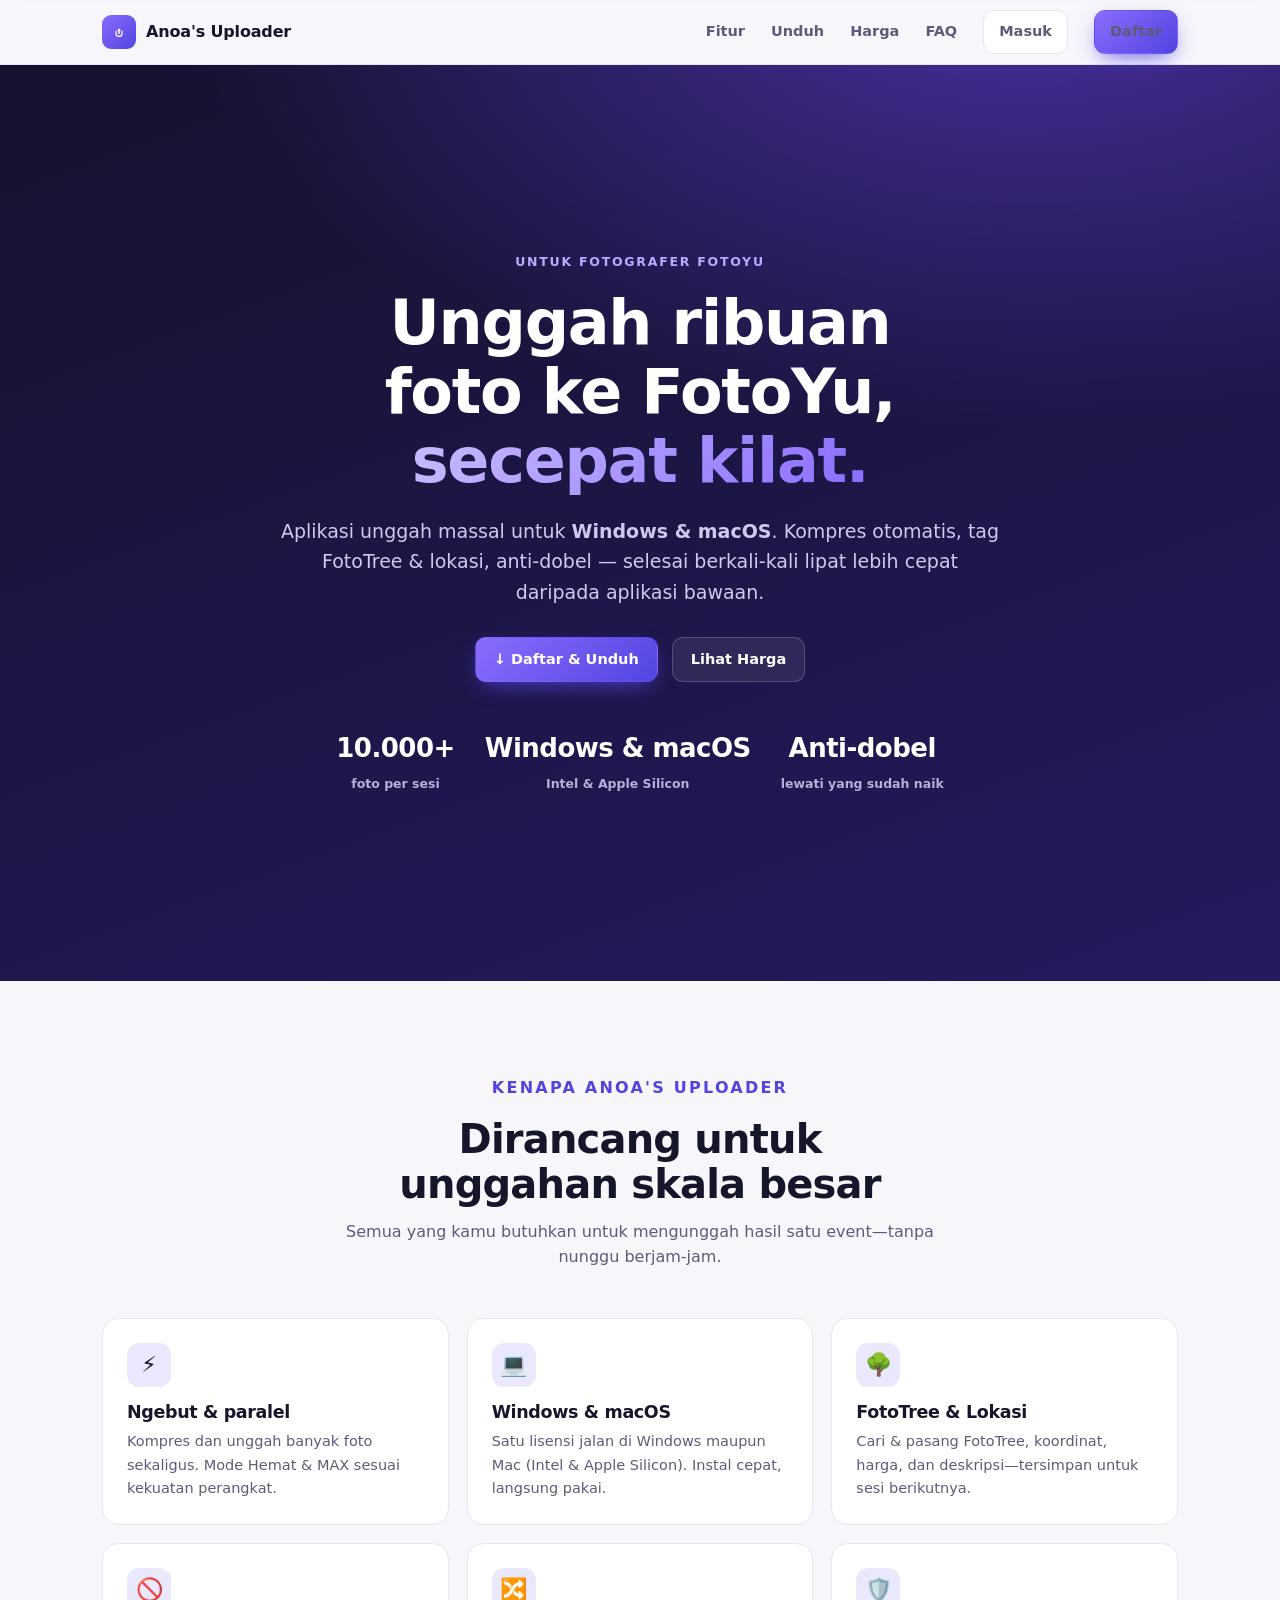
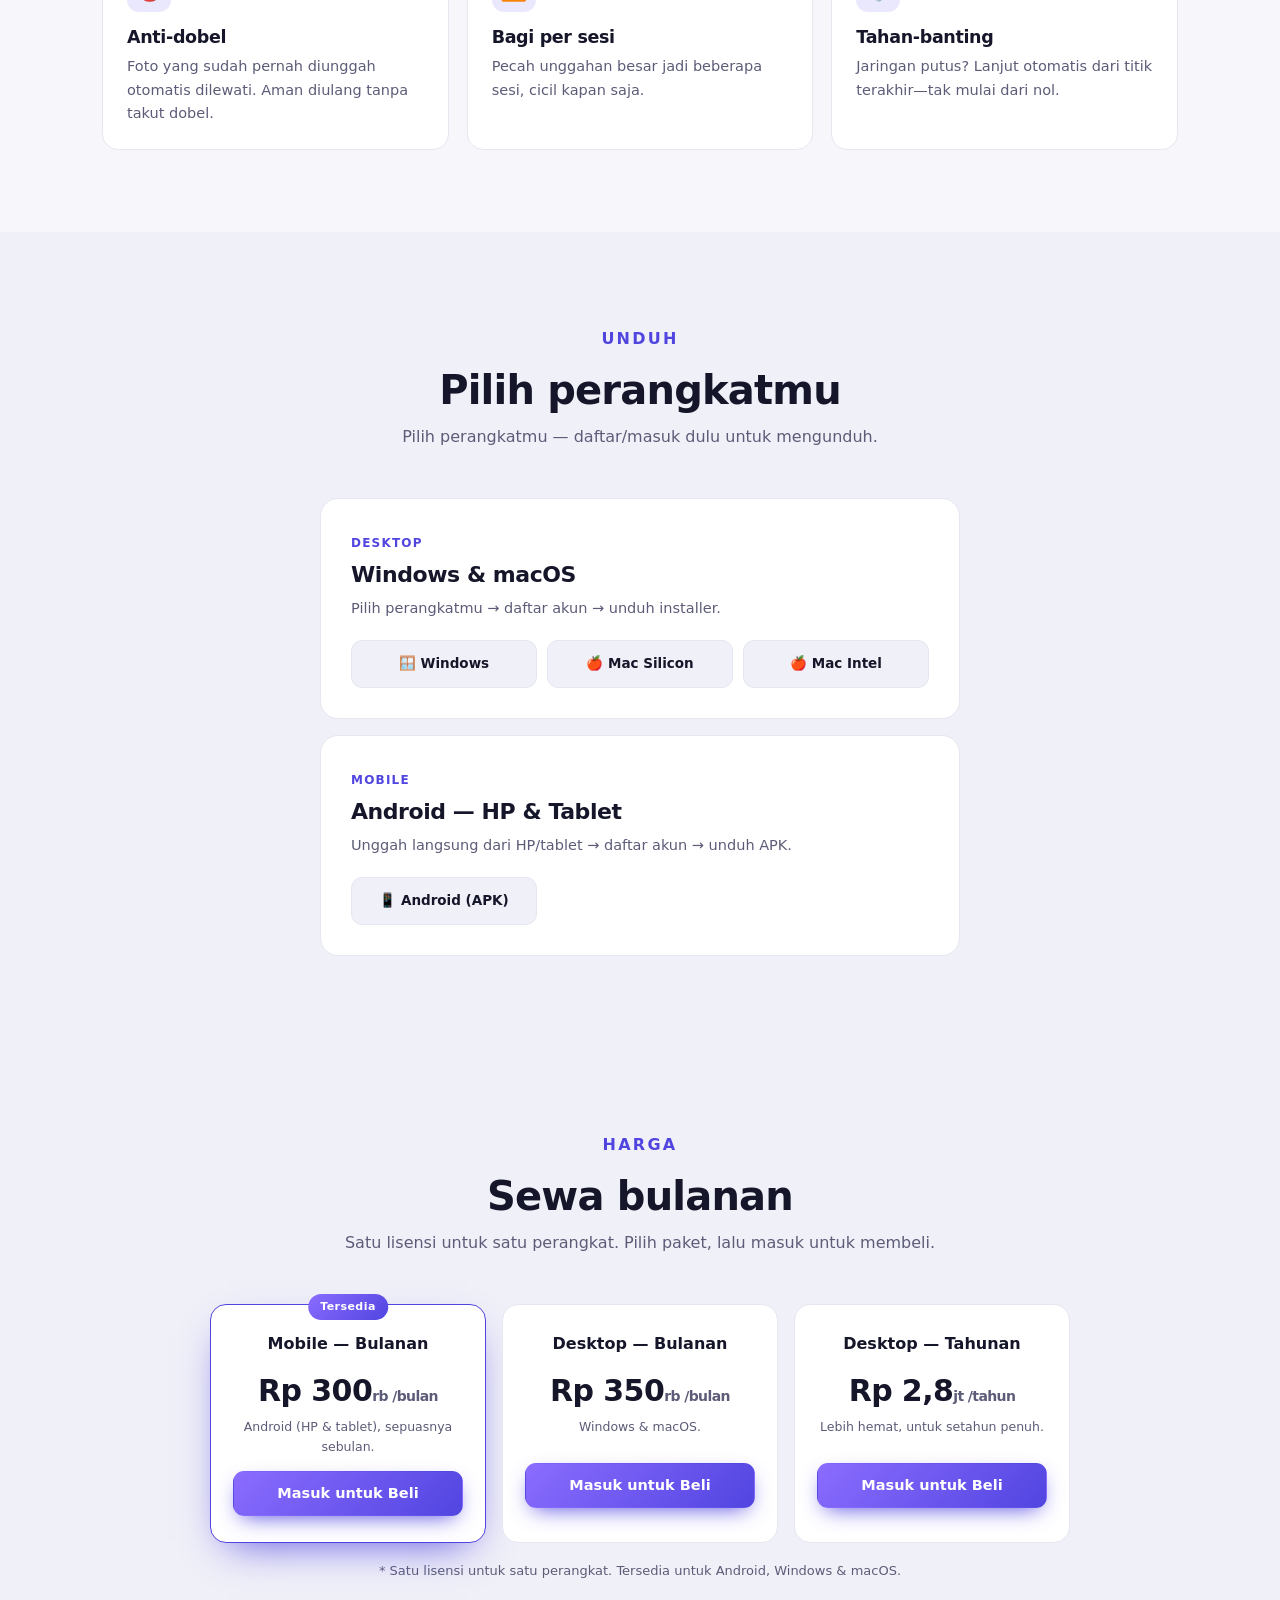
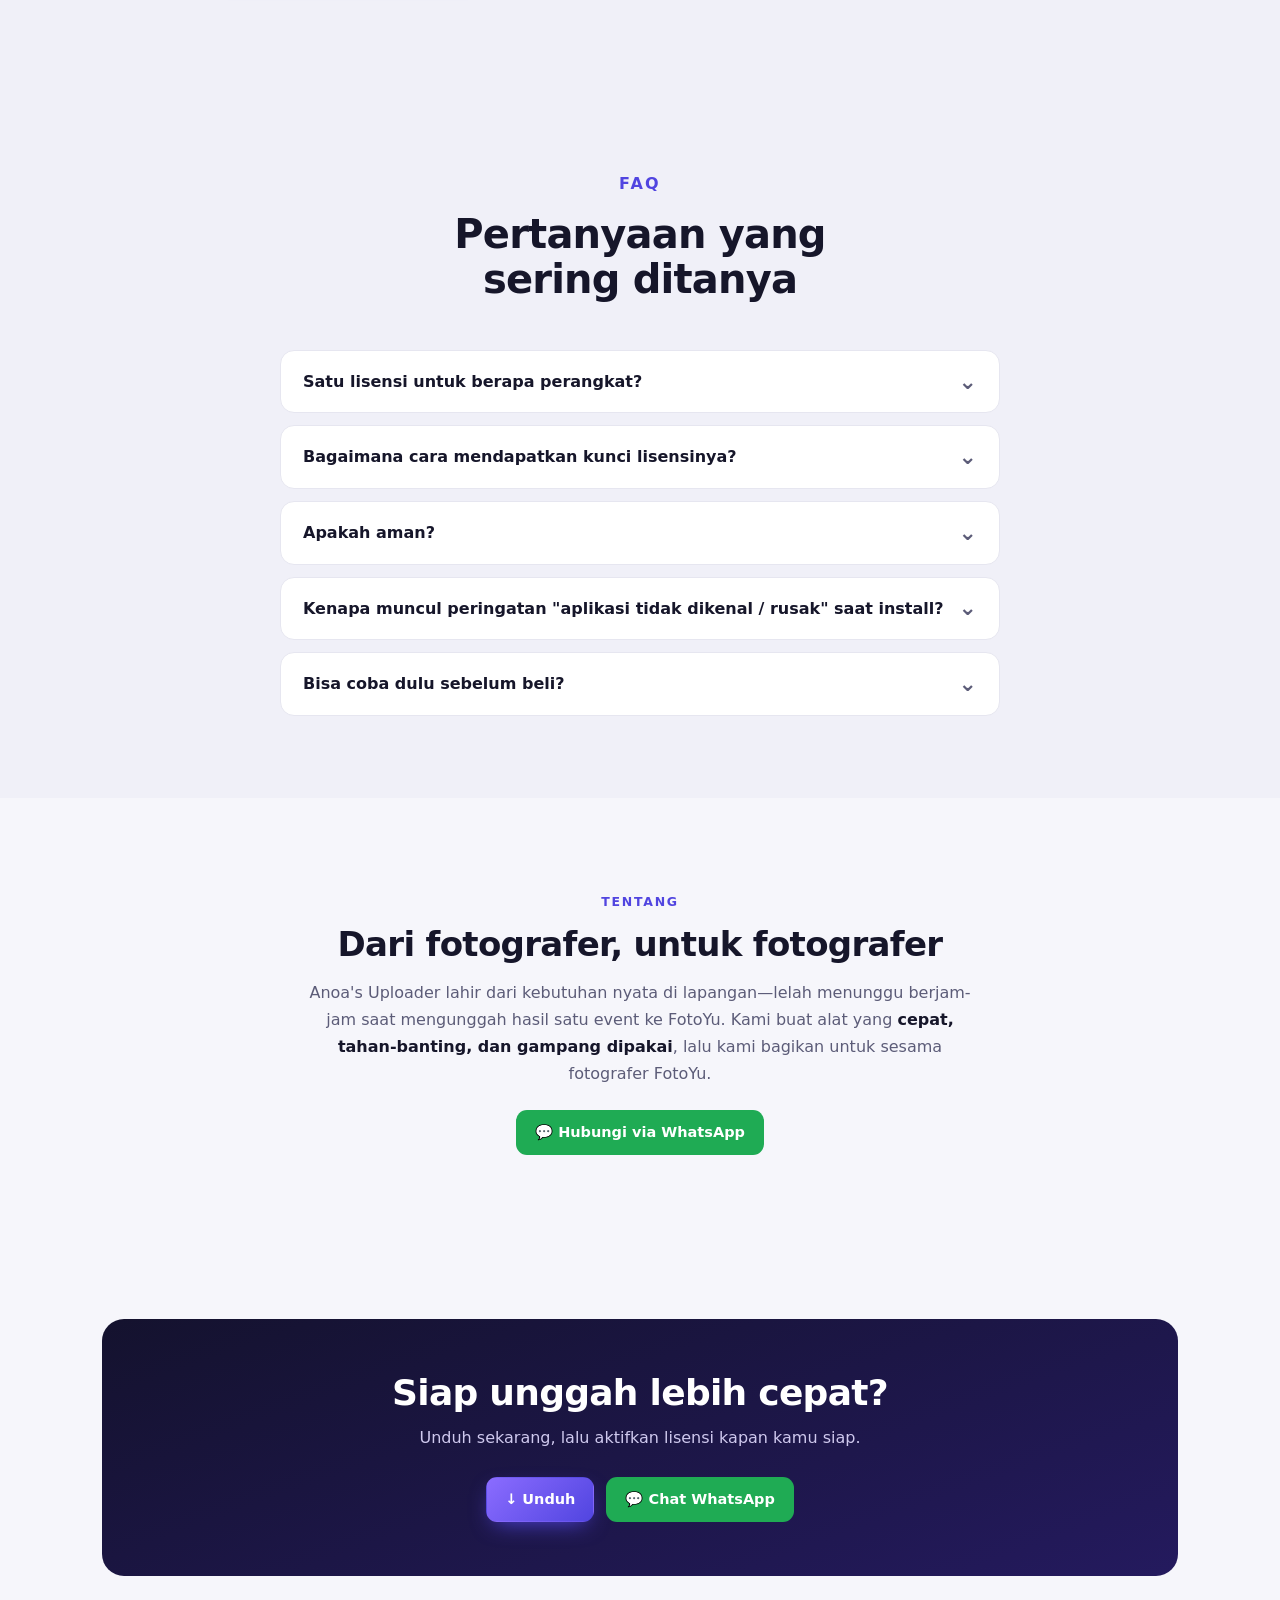
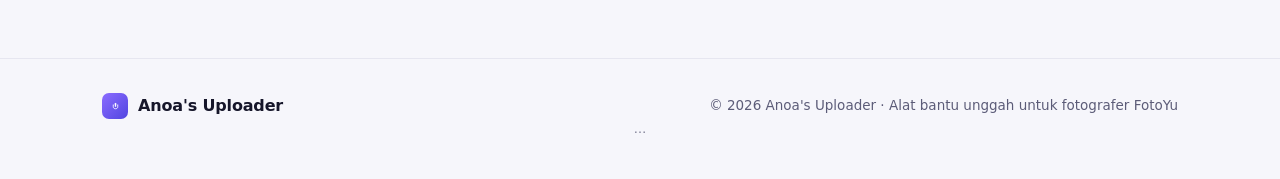
==== index.html @ 3b569bb7 "web: rapikan fitur Bagi per sesi (hapus 'batch 40rb/ganjil-genap') + FAQ (hapus 'pindah perangkat') " ====
<!doctype html>
<html lang="id">
<meta charset="utf-8">
<meta name="viewport" content="width=device-width, initial-scale=1">
<link rel="icon" type="image/svg+xml" href="favicon.svg">
<meta property="og:type" content="website">
<meta property="og:title" content="Anoa's Uploader — Unggah ribuan foto ke FotoYu, secepat kilat">
<meta property="og:description" content="Aplikasi unggah massal FotoYu untuk Windows & macOS. Kompres otomatis, tag FotoTree, anti-dobel.">
<meta property="og:url" content="https://anoasportograph-ui.github.io/">
<meta property="og:image" content="https://anoasportograph-ui.github.io/og-image.png">
<meta name="twitter:card" content="summary_large_image">
<title>Anoa's Uploader — Unggah ribuan foto ke FotoYu, secepat kilat</title>
<meta name="description" content="Aplikasi unggah massal FotoYu untuk PC & HP. Kompres otomatis, tag FotoTree, anti-dobel. Jauh lebih cepat dari aplikasi bawaan." />
<style>
  :root {
    --violet: #5145e0; --violet-2: #8b6cff; --violet-deep: #2a2380;
    --bg: #f6f6fb; --surface: #ffffff; --surface-2: #f0f0f8;
    --ink: #16162a; --muted: #5c5c78; --line: #e6e6f0;
    --ok: #12a150;
    --hero-1: #14122e; --hero-2: #241a5e; --hero-3: #4a2fa0;
    --radius: 16px;
    --maxw: 1120px;
  }
  @media (prefers-color-scheme: dark) {
    :root {
      --bg: #0a0b12; --surface: #12131f; --surface-2: #191a29;
      --ink: #ecedf7; --muted: #9a9bb8; --line: #24263a;
      --violet: #8b7bff; --violet-2: #a996ff;
    }
  }
  :root[data-theme="light"] { --bg:#f6f6fb; --surface:#fff; --surface-2:#f0f0f8; --ink:#16162a; --muted:#5c5c78; --line:#e6e6f0; --violet:#5145e0; --violet-2:#8b6cff; }
  :root[data-theme="dark"] { --bg:#0a0b12; --surface:#12131f; --surface-2:#191a29; --ink:#ecedf7; --muted:#9a9bb8; --line:#24263a; --violet:#8b7bff; --violet-2:#a996ff; }

  * { box-sizing: border-box; }
  html { scroll-behavior: smooth; }
  body {
    margin: 0; background: var(--bg); color: var(--ink);
    font-family: system-ui, -apple-system, "Segoe UI", Roboto, sans-serif;
    line-height: 1.6; -webkit-font-smoothing: antialiased;
  }
  a { color: inherit; text-decoration: none; }
  .wrap { max-width: var(--maxw); margin: 0 auto; padding: 0 22px; }
  h1, h2, h3 { line-height: 1.12; letter-spacing: -0.02em; text-wrap: balance; margin: 0; }
  .eyebrow { font-size: 12.5px; font-weight: 800; letter-spacing: 0.14em; text-transform: uppercase; }

  /* ── NAV ── */
  header.nav { position: sticky; top: 0; z-index: 50; backdrop-filter: blur(10px);
    background: color-mix(in srgb, var(--bg) 82%, transparent); border-bottom: 1px solid var(--line); }
  .nav-in { display: flex; align-items: center; gap: 18px; height: 64px; }
  .brand { display: flex; align-items: center; gap: 10px; font-weight: 800; font-size: 16px; letter-spacing: -0.01em; }
  .mark { width: 34px; height: 34px; border-radius: 9px; background: linear-gradient(135deg, var(--violet-2), var(--violet)); display: grid; place-items: center; flex: none; }
  .nav-links { margin-left: auto; display: flex; align-items: center; gap: 26px; }
  .nav-links a { color: var(--muted); font-size: 14.5px; font-weight: 600; }
  .nav-links a:hover { color: var(--ink); }
  .btn { display: inline-flex; align-items: center; gap: 8px; font-weight: 700; font-size: 14.5px;
    padding: 10px 18px; border-radius: 11px; cursor: pointer; border: 1px solid transparent; transition: transform .12s ease, filter .12s ease; }
  .btn:active { transform: translateY(1px); }
  .btn-primary { background: linear-gradient(135deg, var(--violet-2), var(--violet)); color: #fff; box-shadow: 0 8px 22px -8px var(--violet); }
  .btn-primary:hover { filter: brightness(1.06); }
  .btn-ghost { background: var(--surface); color: var(--ink); border-color: var(--line); }
  .btn-wa { background: #1fab54; color: #fff; }
  .nav .btn { padding: 9px 15px; }
  @media (max-width: 720px) { .nav-links a:not(.btn) { display: none; } }

  /* ── HERO ── */
  .hero { position: relative; overflow: hidden; color: #fff;
    background: radial-gradient(120% 90% at 80% -10%, var(--hero-3) 0%, transparent 55%), linear-gradient(160deg, var(--hero-1), var(--hero-2)); }
  .hero .wrap { position: relative; z-index: 2; padding: 92px 22px 104px; text-align: center; }
  .hero .eyebrow { color: #b9a9ff; }
  .hero h1 { font-size: clamp(32px, 6.4vw, 62px); font-weight: 850; margin: 16px auto 0; max-width: 16ch; }
  .hero h1 .grad { background: linear-gradient(120deg, #c9bcff, #8b6cff); -webkit-background-clip: text; background-clip: text; color: transparent; }
  .hero p.sub { font-size: clamp(15px, 2vw, 19px); color: #cfc9ee; max-width: 60ch; margin: 20px auto 0; }
  .hero .cta { display: flex; gap: 14px; justify-content: center; flex-wrap: wrap; margin-top: 30px; }
  .hero .cta .btn-ghost { background: rgba(255,255,255,0.08); border-color: rgba(255,255,255,0.18); color: #fff; }
  .stat-row { display: flex; gap: 30px; justify-content: center; flex-wrap: wrap; margin-top: 46px; }
  .stat { text-align: center; }
  .stat b { display: block; font-size: 26px; font-weight: 850; letter-spacing: -0.02em; }
  .stat span { font-size: 12.5px; color: #b6b0d8; font-weight: 600; }
  /* aliran panah naik (ambient) */
  .flow { position: absolute; inset: 0; z-index: 1; overflow: hidden; opacity: .5; }
  .flow i { position: absolute; bottom: -40px; color: rgba(160,140,255,.35); animation: rise linear infinite; }
  @keyframes rise { to { transform: translateY(-115vh); opacity: 0; } }
  @media (prefers-reduced-motion: reduce) { .flow { display: none; } }

  /* ── SECTIONS ── */
  section { padding: 82px 0; }
  .sec-head { text-align: center; max-width: 640px; margin: 0 auto 48px; }
  .sec-head .eyebrow { color: var(--violet); }
  .sec-head h2 { font-size: clamp(26px, 4vw, 40px); font-weight: 820; margin-top: 12px; }
  .sec-head p { color: var(--muted); font-size: 16px; margin-top: 12px; }

  .grid { display: grid; gap: 18px; grid-template-columns: repeat(3, 1fr); }
  @media (max-width: 900px) { .grid { grid-template-columns: repeat(2, 1fr); } }
  @media (max-width: 560px) { .grid { grid-template-columns: 1fr; } }
  .card { background: var(--surface); border: 1px solid var(--line); border-radius: var(--radius); padding: 24px; }
  .card .ico { width: 44px; height: 44px; border-radius: 12px; display: grid; place-items: center; font-size: 22px;
    background: color-mix(in srgb, var(--violet) 12%, transparent); margin-bottom: 16px; }
  .card h3 { font-size: 17.5px; font-weight: 750; }
  .card p { color: var(--muted); font-size: 14.5px; margin: 8px 0 0; }

  /* ── PLATFORM ── */
  .platforms { display: grid; grid-template-columns: 1fr 1fr; gap: 20px; }
  @media (max-width: 760px) { .platforms { grid-template-columns: 1fr; } }
  .plat { background: var(--surface); border: 1px solid var(--line); border-radius: 18px; padding: 30px; }
  .plat .tag { font-size: 12px; font-weight: 800; letter-spacing: .1em; text-transform: uppercase; color: var(--violet); }
  .plat h3 { font-size: 22px; font-weight: 800; margin-top: 8px; }
  .plat p { color: var(--muted); font-size: 14.5px; margin: 10px 0 20px; }
  .dl-row { display: grid; grid-template-columns: repeat(3, 1fr); gap: 10px; }
  @media (max-width: 560px) { .dl-row { grid-template-columns: 1fr; } }
  .dl { display: flex; align-items: center; justify-content: center; gap: 8px; padding: 12px 14px; border-radius: 11px;
    border: 1px solid var(--line); background: var(--surface-2); font-size: 13.5px; font-weight: 700; }
  .dl:hover { border-color: var(--violet); }
  .ins { margin: 4px 0 0; padding-left: 20px; color: var(--muted); font-size: 14px; }
  .ins li { margin-bottom: 10px; line-height: 1.55; }
  .ins b { color: var(--ink); }
  code { background: var(--surface-2); border: 1px solid var(--line); border-radius: 6px; padding: 2px 7px;
    font-family: "SF Mono", ui-monospace, Menlo, Consolas, monospace; font-size: 12.5px; display: inline-block; margin: 4px 0; word-break: break-all; }
  .note-safe { text-align: center; color: var(--muted); font-size: 13px; margin-top: 22px; max-width: 620px; margin-left: auto; margin-right: auto; }
  .acc-wrap { max-width: 720px; margin: 0 auto; display: grid; gap: 12px; }
  .acc { background: var(--surface); border: 1px solid var(--line); border-radius: 14px; overflow: hidden; }
  .acc summary { list-style: none; cursor: pointer; padding: 18px 22px; font-weight: 750; font-size: 16px; display: flex; align-items: center; gap: 10px; }
  .acc summary::-webkit-details-marker { display: none; }
  .acc summary::after { content: "⌄"; margin-left: auto; font-size: 22px; line-height: 1; color: var(--muted); transition: transform .2s ease; }
  .acc[open] summary::after { transform: rotate(180deg); }
  .acc[open] summary { border-bottom: 1px solid var(--line); }
  .acc .ins { padding: 16px 22px 20px; }
  .faq-a { padding: 16px 22px 20px; color: var(--muted); font-size: 14.5px; line-height: 1.6; }
  .faq-a b { color: var(--ink); }

  /* ── PRICING ── */
  .price-grid { display: grid; grid-template-columns: repeat(3, 1fr); gap: 16px; max-width: 860px; margin: 0 auto; }
  @media (max-width: 760px) { .price-grid { grid-template-columns: 1fr; } }
  .price { background: var(--surface); border: 1px solid var(--line); border-radius: 16px; padding: 26px 22px; text-align: center; position: relative; }
  .price.pop { border-color: var(--violet); box-shadow: 0 16px 40px -18px var(--violet); }
  .price .badge { position: absolute; top: -11px; left: 50%; transform: translateX(-50%); background: linear-gradient(135deg, var(--violet-2), var(--violet)); color: #fff; font-size: 11px; font-weight: 800; padding: 4px 12px; border-radius: 999px; letter-spacing: .04em; }
  .price .name { font-weight: 800; font-size: 16px; }
  .price .amt { font-size: 30px; font-weight: 850; letter-spacing: -0.02em; margin: 10px 0 2px; }
  .price .amt small { font-size: 14px; color: var(--muted); font-weight: 600; }
  .price .note { font-size: 12.5px; color: var(--muted); min-height: 32px; }
  .price .btn { width: 100%; justify-content: center; margin-top: 14px; }

  /* ── STEPS ── */
  .steps { display: grid; grid-template-columns: repeat(3, 1fr); gap: 18px; counter-reset: s; }
  @media (max-width: 720px) { .steps { grid-template-columns: 1fr; } }
  .step { background: var(--surface); border: 1px solid var(--line); border-radius: 16px; padding: 24px; }
  .step .n { width: 34px; height: 34px; border-radius: 10px; background: color-mix(in srgb, var(--violet) 14%, transparent); color: var(--violet); font-weight: 850; display: grid; place-items: center; margin-bottom: 14px; }
  .step h3 { font-size: 16.5px; font-weight: 750; }
  .step p { color: var(--muted); font-size: 14px; margin-top: 6px; }

  /* ── CTA band ── */
  .band { background: linear-gradient(160deg, var(--hero-1), var(--hero-2)); color: #fff; border-radius: 22px; padding: 54px 30px; text-align: center; }
  .band h2 { font-size: clamp(24px, 4vw, 36px); font-weight: 820; }
  .band p { color: #cfc9ee; margin: 12px auto 0; max-width: 52ch; }
  .band .cta { margin-top: 26px; display: flex; gap: 12px; justify-content: center; flex-wrap: wrap; }

  footer { border-top: 1px solid var(--line); padding: 34px 0; color: var(--muted); font-size: 13.5px; }
  .foot-in { display: flex; align-items: center; gap: 14px; flex-wrap: wrap; }
  .foot-in .brand { color: var(--ink); }
  .foot-in .sp { margin-left: auto; }
  .ph { border-bottom: 2px dotted var(--violet); }
</style>

<!-- NAV -->
<header class="nav">
  <div class="wrap nav-in">
    <a class="brand" href="#top">
      <span class="mark">
        <svg width="20" height="20" viewBox="0 0 100 100" aria-hidden="true"><path d="M35.2 45.9 V58.4 C35.2 67.4 41.6 71.5 50 71.5 C58.4 71.5 64.8 67.4 64.8 58.4 V45.9" fill="none" stroke="#fff" stroke-width="5.9" stroke-linecap="round"/><path d="M50 31.2 L59.8 42.2 H54.3 V58.6 H45.7 V42.2 H40.2 Z" fill="#fff"/></svg>
      </span>
      Anoa's Uploader
    </a>
    <nav class="nav-links">
      <a href="#fitur">Fitur</a>
      <a href="#unduh">Unduh</a>
      <a href="#harga">Harga</a>
      <a href="#faq">FAQ</a>
      <a class="btn btn-ghost" href="masuk.html">Masuk</a>
      <a class="btn btn-primary" href="daftar.html">Daftar</a>
    </nav>
  </div>
</header>

<!-- HERO -->
<section class="hero" id="top">
  <div class="flow" id="flow" aria-hidden="true"></div>
  <div class="wrap">
    <p class="eyebrow">Untuk Fotografer FotoYu</p>
    <h1>Unggah ribuan foto ke FotoYu, <span class="grad">secepat kilat.</span></h1>
    <p class="sub">Aplikasi unggah massal untuk <b>Windows &amp; macOS</b>. Kompres otomatis, tag FotoTree &amp; lokasi, anti-dobel — selesai berkali-kali lipat lebih cepat daripada aplikasi bawaan.</p>
    <div class="cta">
      <a class="btn btn-primary" href="daftar.html">↓ Daftar &amp; Unduh</a>
      <a class="btn btn-ghost" href="#harga">Lihat Harga</a>
    </div>
    <div class="stat-row">
      <div class="stat"><b id="odo-counter">10.000+</b><span id="odo-label">foto per sesi</span></div>
      <div class="stat"><b>Windows &amp; macOS</b><span>Intel &amp; Apple Silicon</span></div>
      <div class="stat"><b>Anti-dobel</b><span>lewati yang sudah naik</span></div>
    </div>
  </div>
</section>

<!-- FITUR -->
<section id="fitur">
  <div class="wrap">
    <div class="sec-head">
      <p class="eyebrow">Kenapa Anoa's Uploader</p>
      <h2>Dirancang untuk unggahan skala besar</h2>
      <p>Semua yang kamu butuhkan untuk mengunggah hasil satu event—tanpa nunggu berjam-jam.</p>
    </div>
    <div class="grid">
      <div class="card"><div class="ico">⚡</div><h3>Ngebut &amp; paralel</h3><p>Kompres dan unggah banyak foto sekaligus. Mode Hemat &amp; MAX sesuai kekuatan perangkat.</p></div>
      <div class="card"><div class="ico">💻</div><h3>Windows &amp; macOS</h3><p>Satu lisensi jalan di Windows maupun Mac (Intel &amp; Apple Silicon). Instal cepat, langsung pakai.</p></div>
      <div class="card"><div class="ico">🌳</div><h3>FotoTree &amp; Lokasi</h3><p>Cari &amp; pasang FotoTree, koordinat, harga, dan deskripsi—tersimpan untuk sesi berikutnya.</p></div>
      <div class="card"><div class="ico">🚫</div><h3>Anti-dobel</h3><p>Foto yang sudah pernah diunggah otomatis dilewati. Aman diulang tanpa takut dobel.</p></div>
      <div class="card"><div class="ico">🔀</div><h3>Bagi per sesi</h3><p>Pecah unggahan besar jadi beberapa sesi, cicil kapan saja.</p></div>
      <div class="card"><div class="ico">🛡️</div><h3>Tahan-banting</h3><p>Jaringan putus? Lanjut otomatis dari titik terakhir—tak mulai dari nol.</p></div>
    </div>
  </div>
</section>

<!-- TAMPILAN APLIKASI -->
<!-- PLATFORM / UNDUH -->
<section id="unduh" style="background:var(--surface-2)">
  <div class="wrap">
    <div class="sec-head">
      <p class="eyebrow">Unduh</p>
      <h2>Pilih perangkatmu</h2>
      <p>Pilih perangkatmu — daftar/masuk dulu untuk mengunduh.</p>
    </div>
    <div style="max-width:640px; margin:0 auto;">
      <div class="plat">
        <span class="tag">Desktop</span>
        <h3>Windows &amp; macOS</h3>
        <p>Pilih perangkatmu → daftar akun → unduh installer.</p>
        <div class="dl-row">
          <a class="dl" href="daftar.html">🪟 Windows</a>
          <a class="dl" href="daftar.html">🍎 Mac Silicon</a>
          <a class="dl" href="daftar.html">🍎 Mac Intel</a>
        </div>
      </div>
      <div class="plat" style="margin-top:16px;">
        <span class="tag">Mobile</span>
        <h3>Android — HP &amp; Tablet</h3>
        <p>Unggah langsung dari HP/tablet → daftar akun → unduh APK.</p>
        <div class="dl-row">
          <a class="dl" href="daftar.html">📱 Android (APK)</a>
        </div>
      </div>
    </div>
  </div>
</section>

<!-- HARGA -->
<section id="harga" style="background:var(--surface-2)">
  <div class="wrap">
    <div class="sec-head">
      <p class="eyebrow">Harga</p>
      <h2>Sewa bulanan</h2>
      <p>Satu lisensi untuk satu perangkat. Pilih paket, lalu masuk untuk membeli.</p>
    </div>
    <div class="price-grid">
      <div class="price pop">
        <div class="badge">Tersedia</div>
        <div class="name">Mobile — Bulanan</div>
        <div class="amt">Rp 300<small>rb /bulan</small></div>
        <div class="note">Android (HP &amp; tablet), sepuasnya sebulan.</div>
        <a class="btn btn-primary" href="masuk.html">Masuk untuk Beli</a>
      </div>
      <div class="price">
        <div class="name">Desktop — Bulanan</div>
        <div class="amt">Rp 350<small>rb /bulan</small></div>
        <div class="note">Windows &amp; macOS.</div>
        <a class="btn btn-primary" href="masuk.html">Masuk untuk Beli</a>
      </div>
      <div class="price">
        <div class="name">Desktop — Tahunan</div>
        <div class="amt">Rp 2,8<small>jt /tahun</small></div>
        <div class="note">Lebih hemat, untuk setahun penuh.</div>
        <a class="btn btn-primary" href="masuk.html">Masuk untuk Beli</a>
      </div>
    </div>
    <p style="text-align:center; color:var(--muted); font-size:13px; margin-top:18px;">* Satu lisensi untuk satu perangkat. Tersedia untuk Android, Windows &amp; macOS.</p>
  </div>
</section>

<!-- FAQ -->
<section id="faq" style="background:var(--surface-2)">
  <div class="wrap">
    <div class="sec-head">
      <p class="eyebrow">FAQ</p>
      <h2>Pertanyaan yang sering ditanya</h2>
    </div>
    <div class="acc-wrap">
      <details class="acc"><summary>Satu lisensi untuk berapa perangkat?</summary><div class="faq-a">Satu lisensi berlaku untuk <b>satu perangkat</b> (HP, tablet, atau PC).</div></details>
      <details class="acc"><summary>Bagaimana cara mendapatkan kunci lisensinya?</summary><div class="faq-a">Chat WhatsApp → pilih paket → bayar → buka aplikasi &amp; kirim <b>Device ID</b> → kami kirim kunci → tempel di aplikasi, langsung aktif.</div></details>
      <details class="acc"><summary>Apakah aman?</summary><div class="faq-a">Aman. Aplikasi hanya membantu proses unggah ke <b>akun FotoYu milikmu sendiri</b> — tidak menyimpan data pribadi atau kata sandi di server kami.</div></details>
      <details class="acc"><summary>Kenapa muncul peringatan "aplikasi tidak dikenal / rusak" saat install?</summary><div class="faq-a">Wajar—aplikasi di luar App Store / Play Store belum ditandatangani resmi. Panduan pemasangan ada di <b>halaman anggota</b> setelah masuk. Aman dijalankan. Butuh bantuan? <a href="https://wa.me/6285825447704?text=Halo%2C%20saya%20butuh%20bantuan%20install%20Anoa%27s%20Uploader" style="color:var(--violet);font-weight:700">chat WhatsApp</a>.</div></details>
      <details class="acc"><summary>Bisa coba dulu sebelum beli?</summary><div class="faq-a">Aplikasinya bisa diunduh gratis. Untuk mulai mengunggah dibutuhkan lisensi aktif—ingin mencoba dulu? <a href="https://wa.me/6285825447704?text=Halo%2C%20saya%20ingin%20coba%20Anoa%27s%20Uploader" style="color:var(--violet);font-weight:700">Chat WhatsApp</a>.</div></details>
    </div>
  </div>
</section>

<!-- TENTANG -->
<section id="tentang">
  <div class="wrap" style="max-width:720px; text-align:center;">
    <p class="eyebrow" style="color:var(--violet)">Tentang</p>
    <h2 style="font-size:clamp(24px,4vw,34px); font-weight:820; margin-top:12px;">Dari fotografer, untuk fotografer</h2>
    <p style="color:var(--muted); font-size:16px; margin-top:16px; line-height:1.7;">
      Anoa's Uploader lahir dari kebutuhan nyata di lapangan—lelah menunggu berjam-jam saat mengunggah hasil satu event ke FotoYu. Kami buat alat yang <b style="color:var(--ink)">cepat, tahan-banting, dan gampang dipakai</b>, lalu kami bagikan untuk sesama fotografer FotoYu.
    </p>
    <div style="margin-top:22px;">
      <a class="btn btn-wa" href="https://wa.me/6285825447704?text=Halo%2C%20saya%20mau%20tanya%20Anoa%27s%20Uploader">💬 Hubungi via WhatsApp</a>
    </div>
  </div>
</section>

<!-- CTA BAND -->
<section>
  <div class="wrap">
    <div class="band">
      <h2>Siap unggah lebih cepat?</h2>
      <p>Unduh sekarang, lalu aktifkan lisensi kapan kamu siap.</p>
      <div class="cta">
        <a class="btn btn-primary" href="#unduh">↓ Unduh</a>
        <a class="btn btn-wa" href="https://wa.me/6285825447704?text=Halo%2C%20saya%20mau%20tanya%20Anoa%27s%20Uploader">💬 Chat WhatsApp</a>
      </div>
    </div>
  </div>
</section>

<footer>
  <div class="wrap foot-in">
    <span class="brand"><span class="mark" style="width:26px;height:26px;border-radius:7px"><svg width="15" height="15" viewBox="0 0 100 100" aria-hidden="true"><path d="M35.2 45.9 V58.4 C35.2 67.4 41.6 71.5 50 71.5 C58.4 71.5 64.8 67.4 64.8 58.4 V45.9" fill="none" stroke="#fff" stroke-width="5.9" stroke-linecap="round"/><path d="M50 31.2 L59.8 42.2 H54.3 V58.6 H45.7 V42.2 H40.2 Z" fill="#fff"/></svg></span> Anoa's Uploader</span>
    <span class="sp">© 2026 Anoa's Uploader · Alat bantu unggah untuk fotografer FotoYu</span>
  </div>
  <div id="visit-counter" style="text-align:center;font-size:12.5px;color:var(--muted);opacity:.8;padding:0 0 6px">…</div>
</footer>

<script>
  // Aliran panah naik di hero (ambient, ringan)
  (function () {
    var f = document.getElementById('flow');
    if (!f || matchMedia('(prefers-reduced-motion: reduce)').matches) return;
    var svg = '<svg width="18" height="18" viewBox="0 0 100 100"><path d="M50 31.2 L59.8 42.2 H54.3 V58.6 H45.7 V42.2 H40.2 Z" fill="currentColor"/></svg>';
    for (var i = 0; i < 14; i++) {
      var s = document.createElement('i');
      s.innerHTML = svg;
      var sz = 10 + Math.random() * 26;
      s.style.left = Math.random() * 100 + '%';
      s.style.width = sz + 'px'; s.style.height = sz + 'px';
      s.style.animationDuration = (7 + Math.random() * 9) + 's';
      s.style.animationDelay = (-Math.random() * 12) + 's';
      f.appendChild(s);
    }
  })();
</script>
<script src="portal.js"></script>
<script>
  if (typeof getToken==="function" && getToken()) {
    document.querySelectorAll(String.fromCharCode(97)+"[href=\"daftar.html\"],a[href=\"masuk.html\"]").forEach(a=>a.href="anggota.html");
    const b=document.querySelectorAll(".nav-links a.btn");
    if(b.length>=2){b[0].textContent="Area Anggota";b[0].href="anggota.html";b[0].className="btn btn-primary";b[1].remove();}
  }
</script>
<script defer src="https://static.cloudflareinsights.com/beacon.min.js" data-cf-beacon="{&quot;token&quot;: &quot;b5d6ee9f82124d56aa0aa9630cfde5c1&quot;}"></script>
</html>
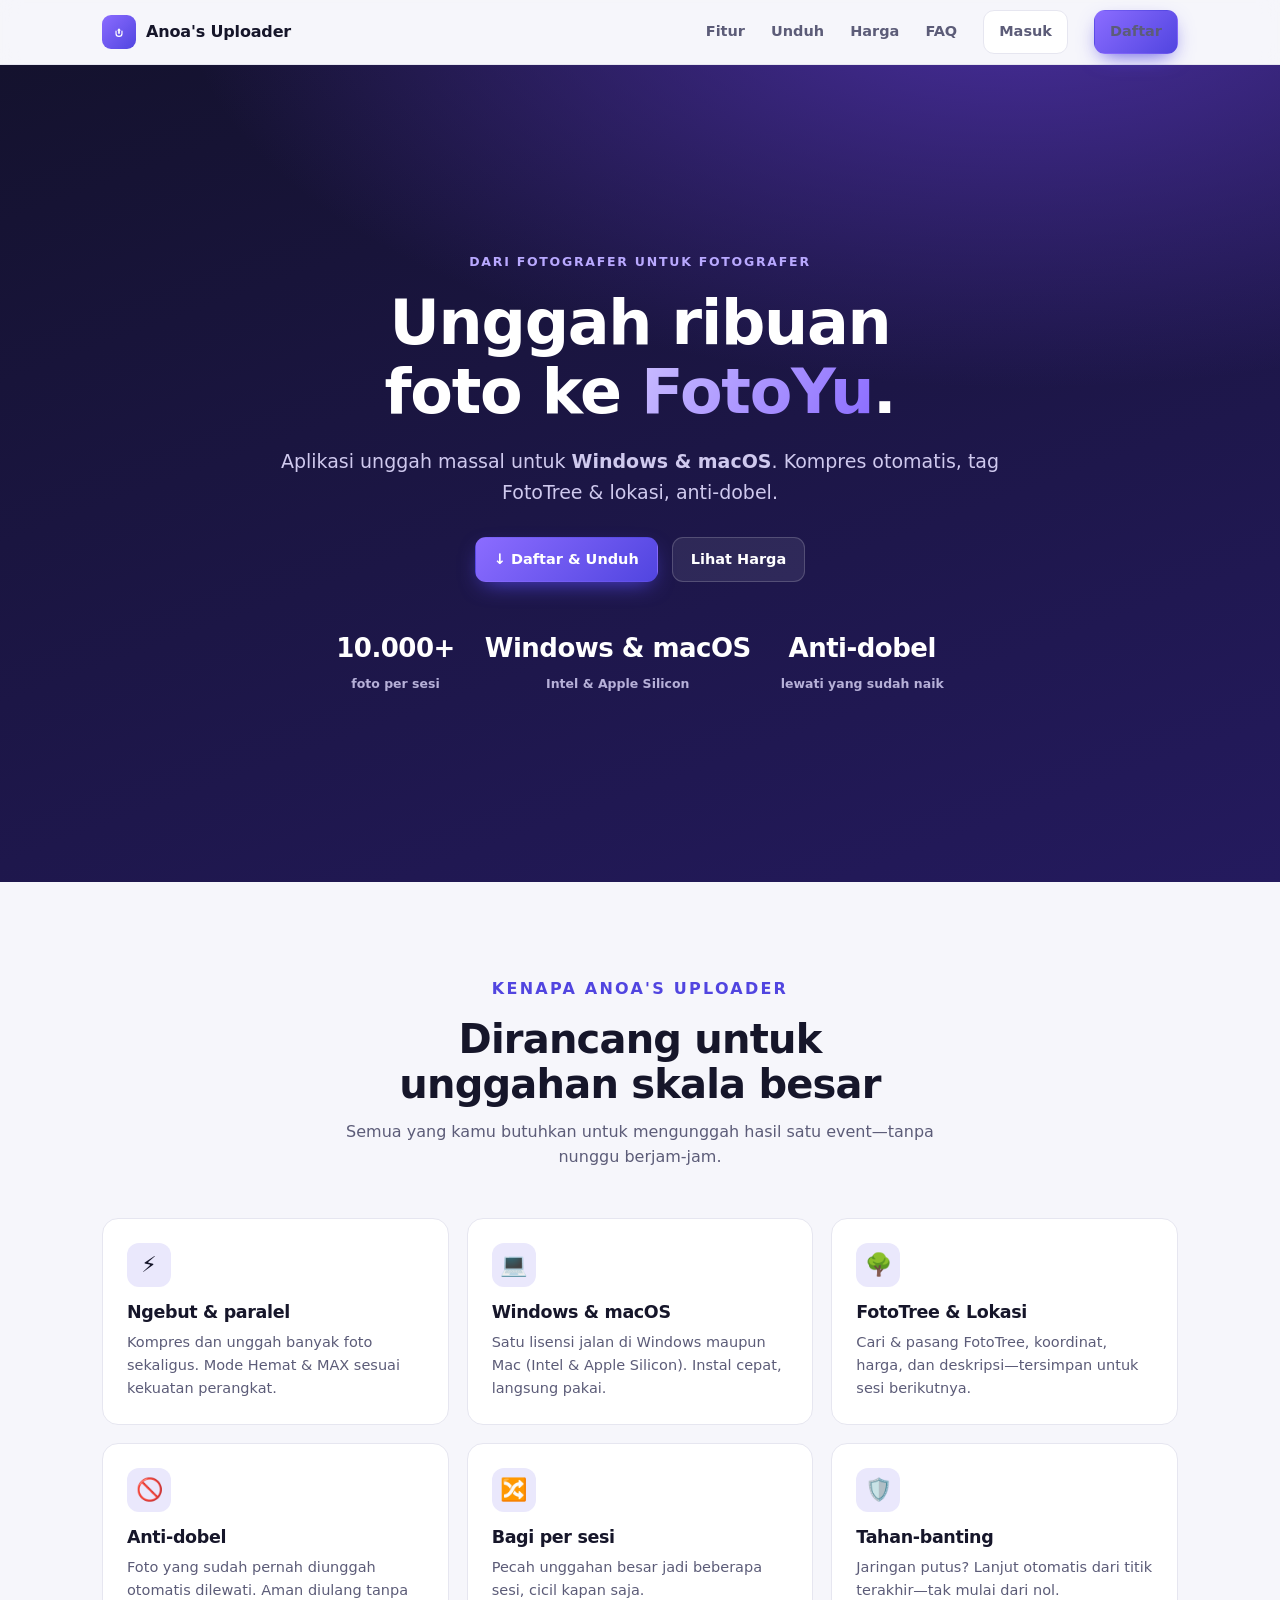
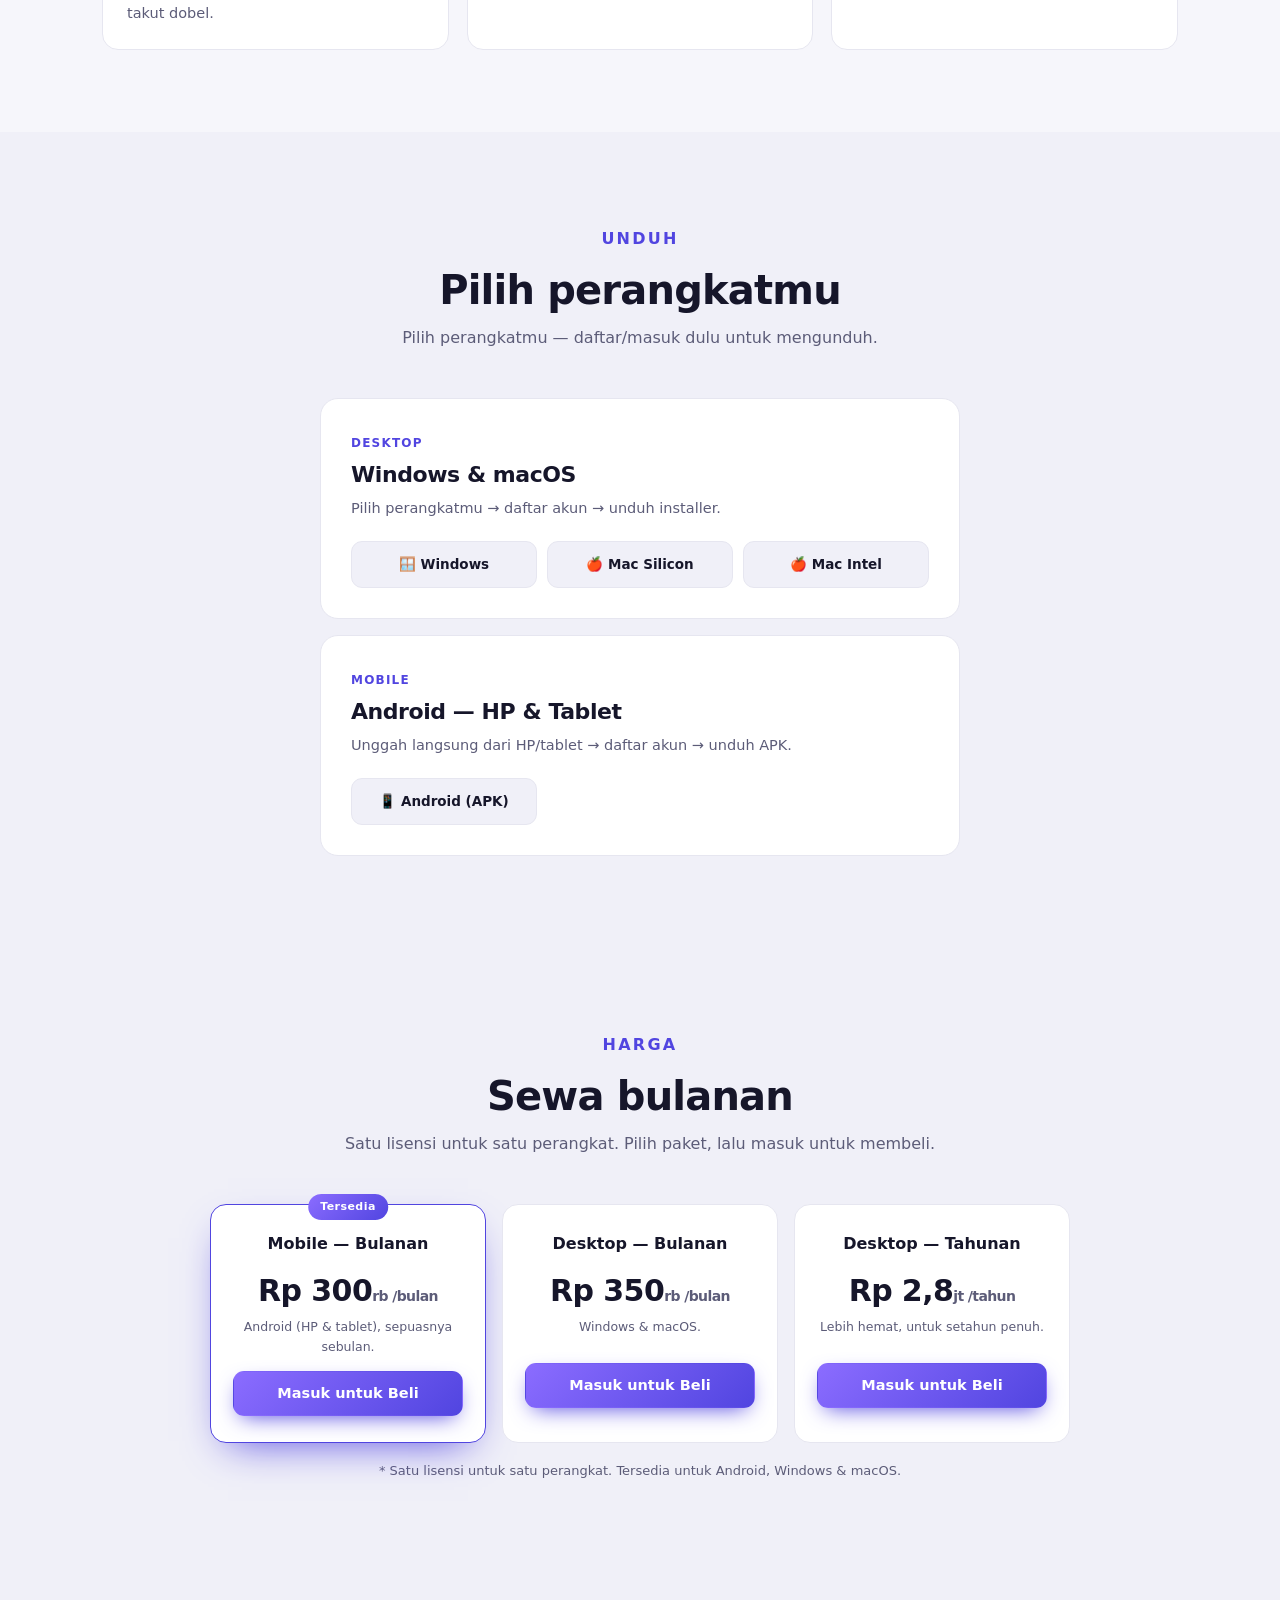
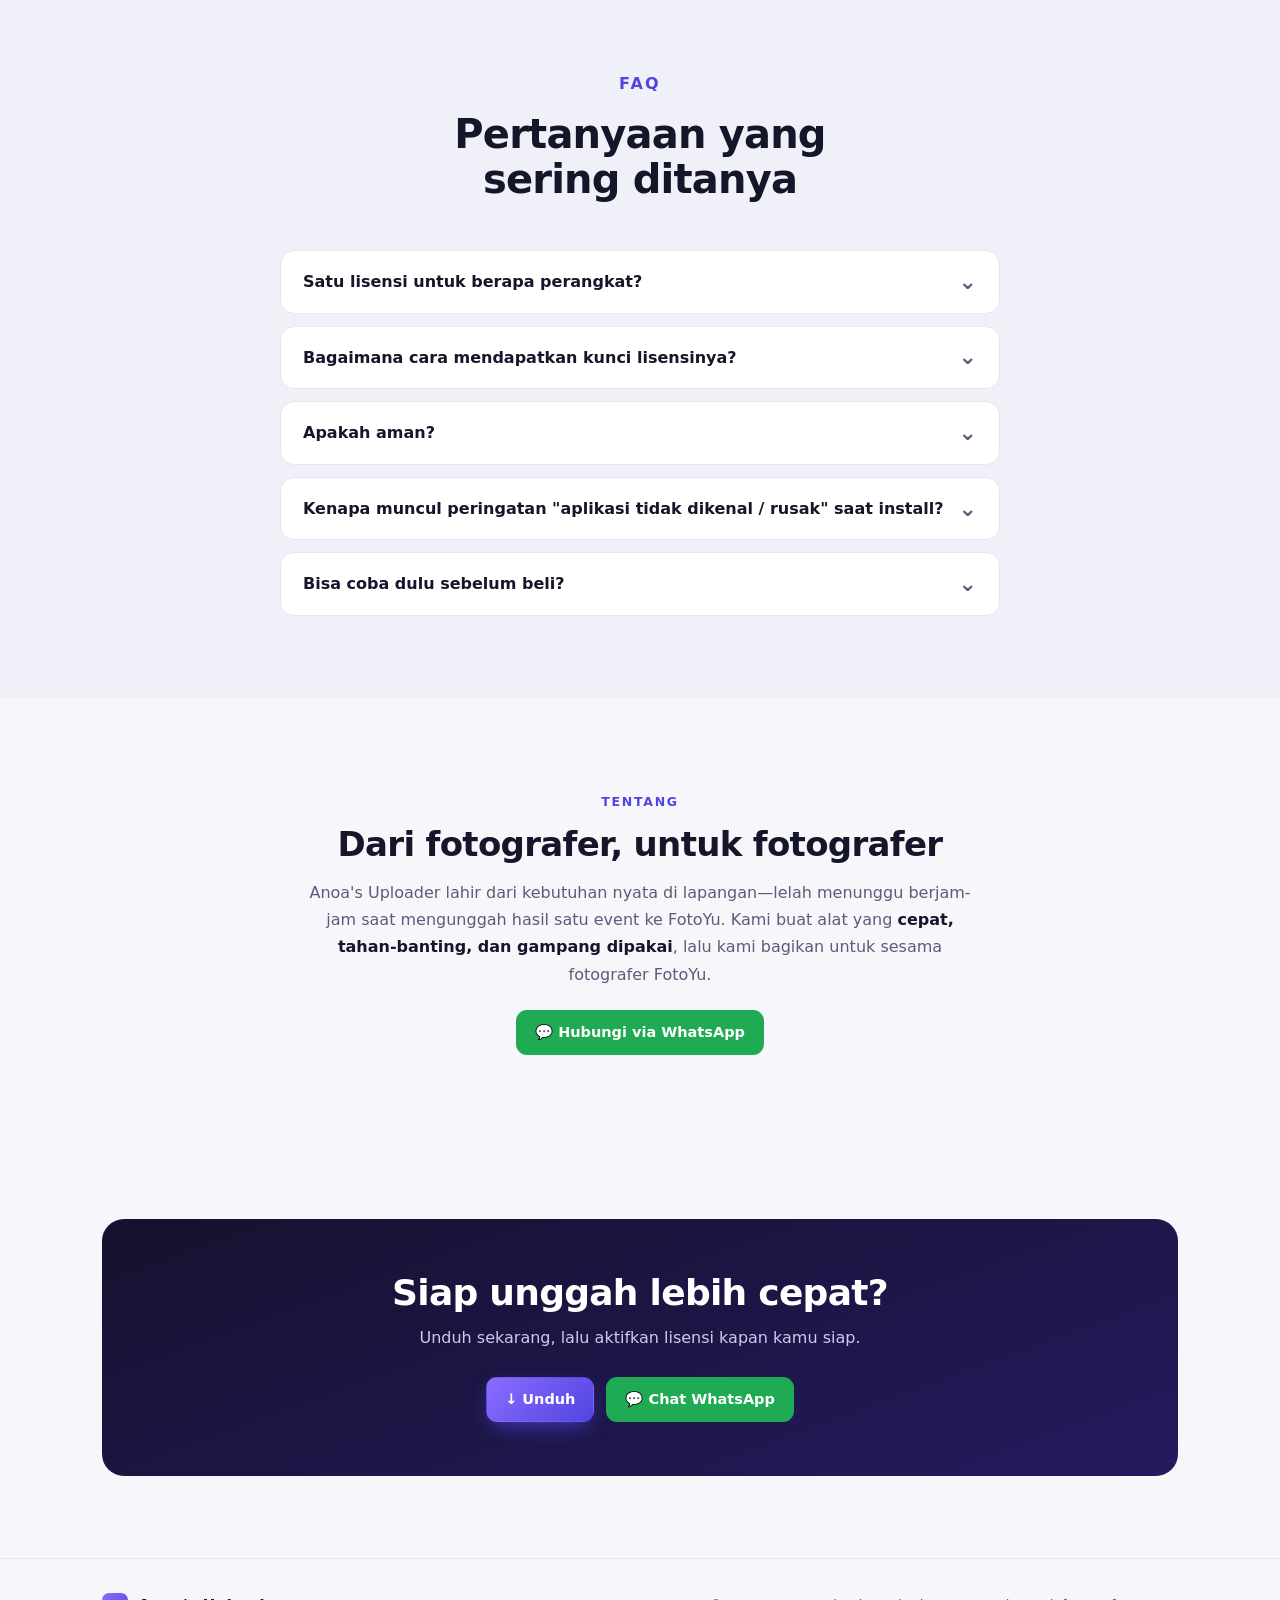
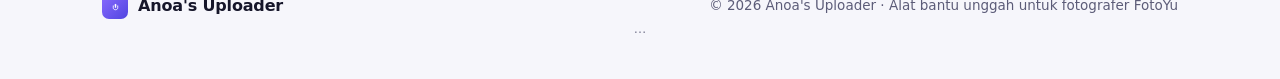
==== commit 0effd236: "Hero: eyebrow 'Dari Fotografer untuk Fotografer', hapus 'secepat kilat' & klaim 'lebih cepat dari ba" ====
--- a/index.html
+++ b/index.html
@@ -184,9 +184,9 @@
 <section class="hero" id="top">
   <div class="flow" id="flow" aria-hidden="true"></div>
   <div class="wrap">
-    <p class="eyebrow">Untuk Fotografer FotoYu</p>
-    <h1>Unggah ribuan foto ke FotoYu, <span class="grad">secepat kilat.</span></h1>
-    <p class="sub">Aplikasi unggah massal untuk <b>Windows &amp; macOS</b>. Kompres otomatis, tag FotoTree &amp; lokasi, anti-dobel — selesai berkali-kali lipat lebih cepat daripada aplikasi bawaan.</p>
+    <p class="eyebrow">Dari Fotografer untuk Fotografer</p>
+    <h1>Unggah ribuan foto ke <span class="grad">FotoYu</span>.</h1>
+    <p class="sub">Aplikasi unggah massal untuk <b>Windows &amp; macOS</b>. Kompres otomatis, tag FotoTree &amp; lokasi, anti-dobel.</p>
     <div class="cta">
       <a class="btn btn-primary" href="daftar.html">↓ Daftar &amp; Unduh</a>
       <a class="btn btn-ghost" href="#harga">Lihat Harga</a>
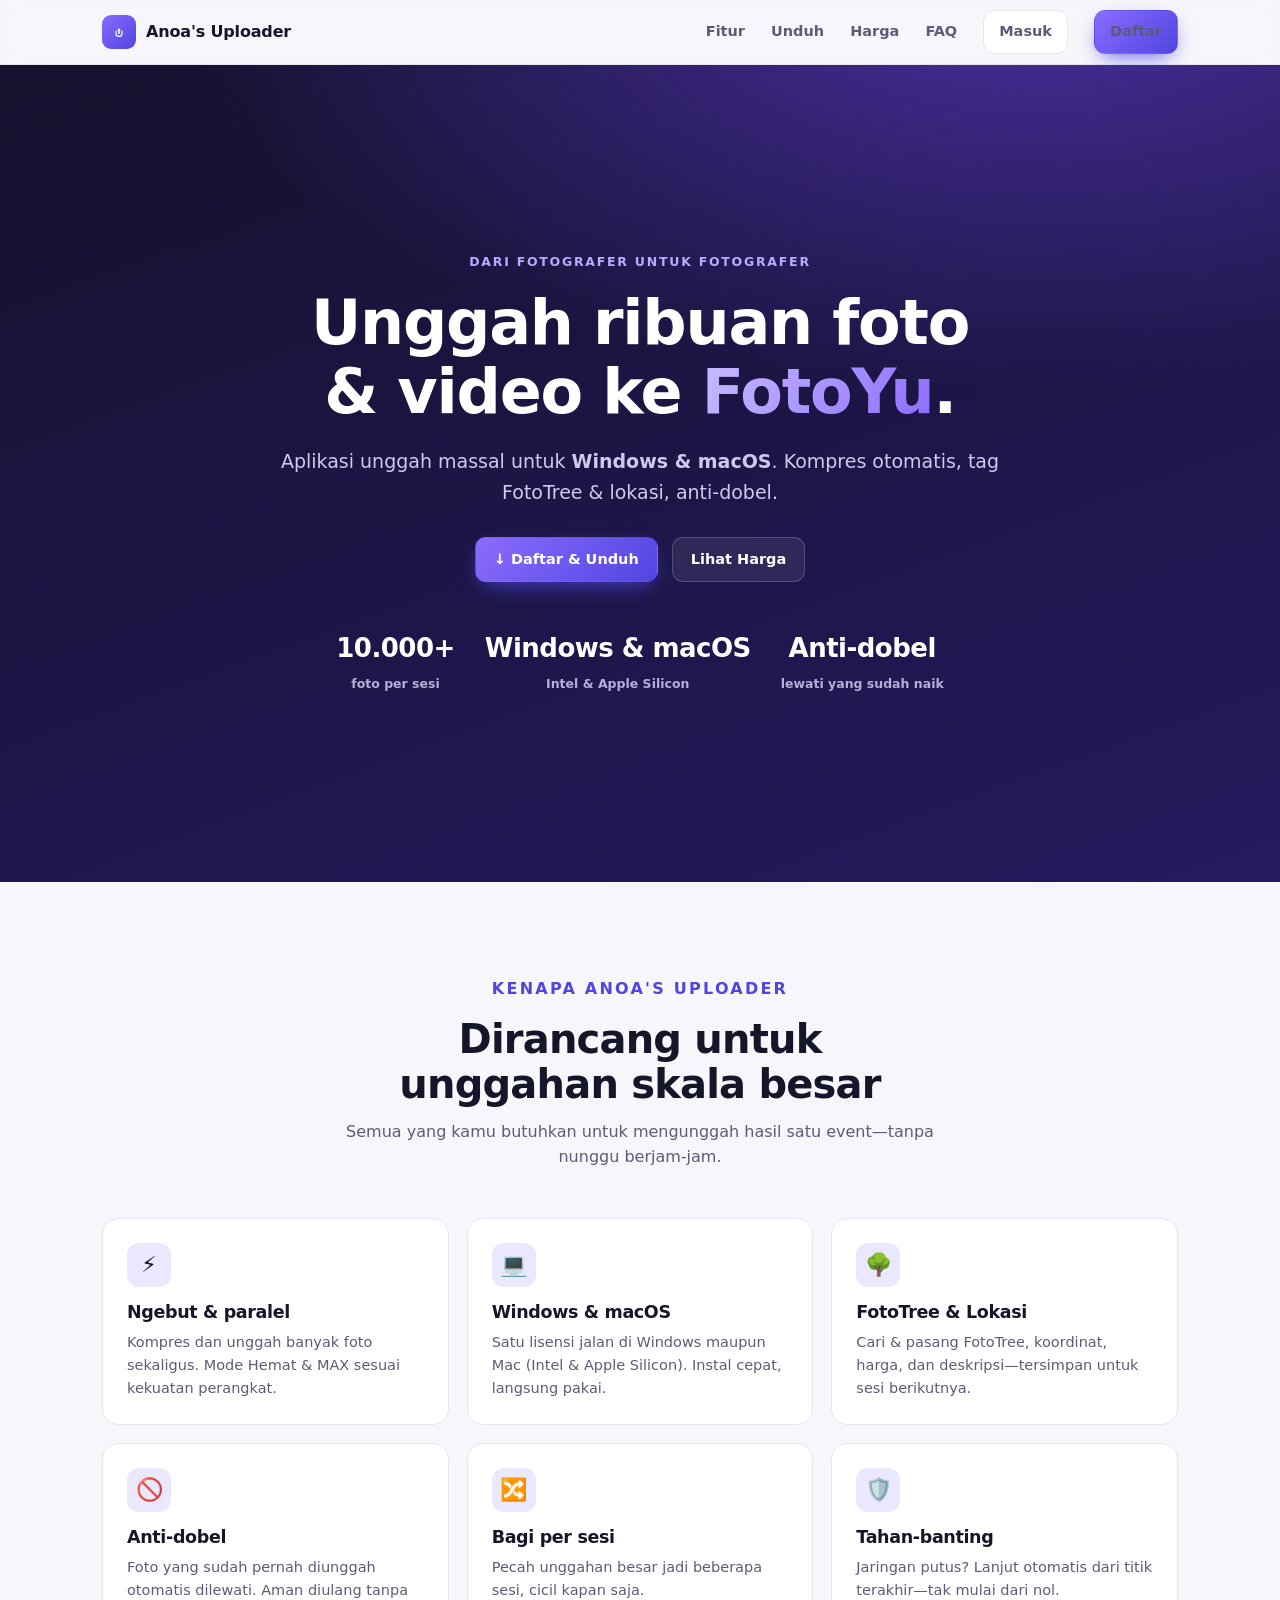
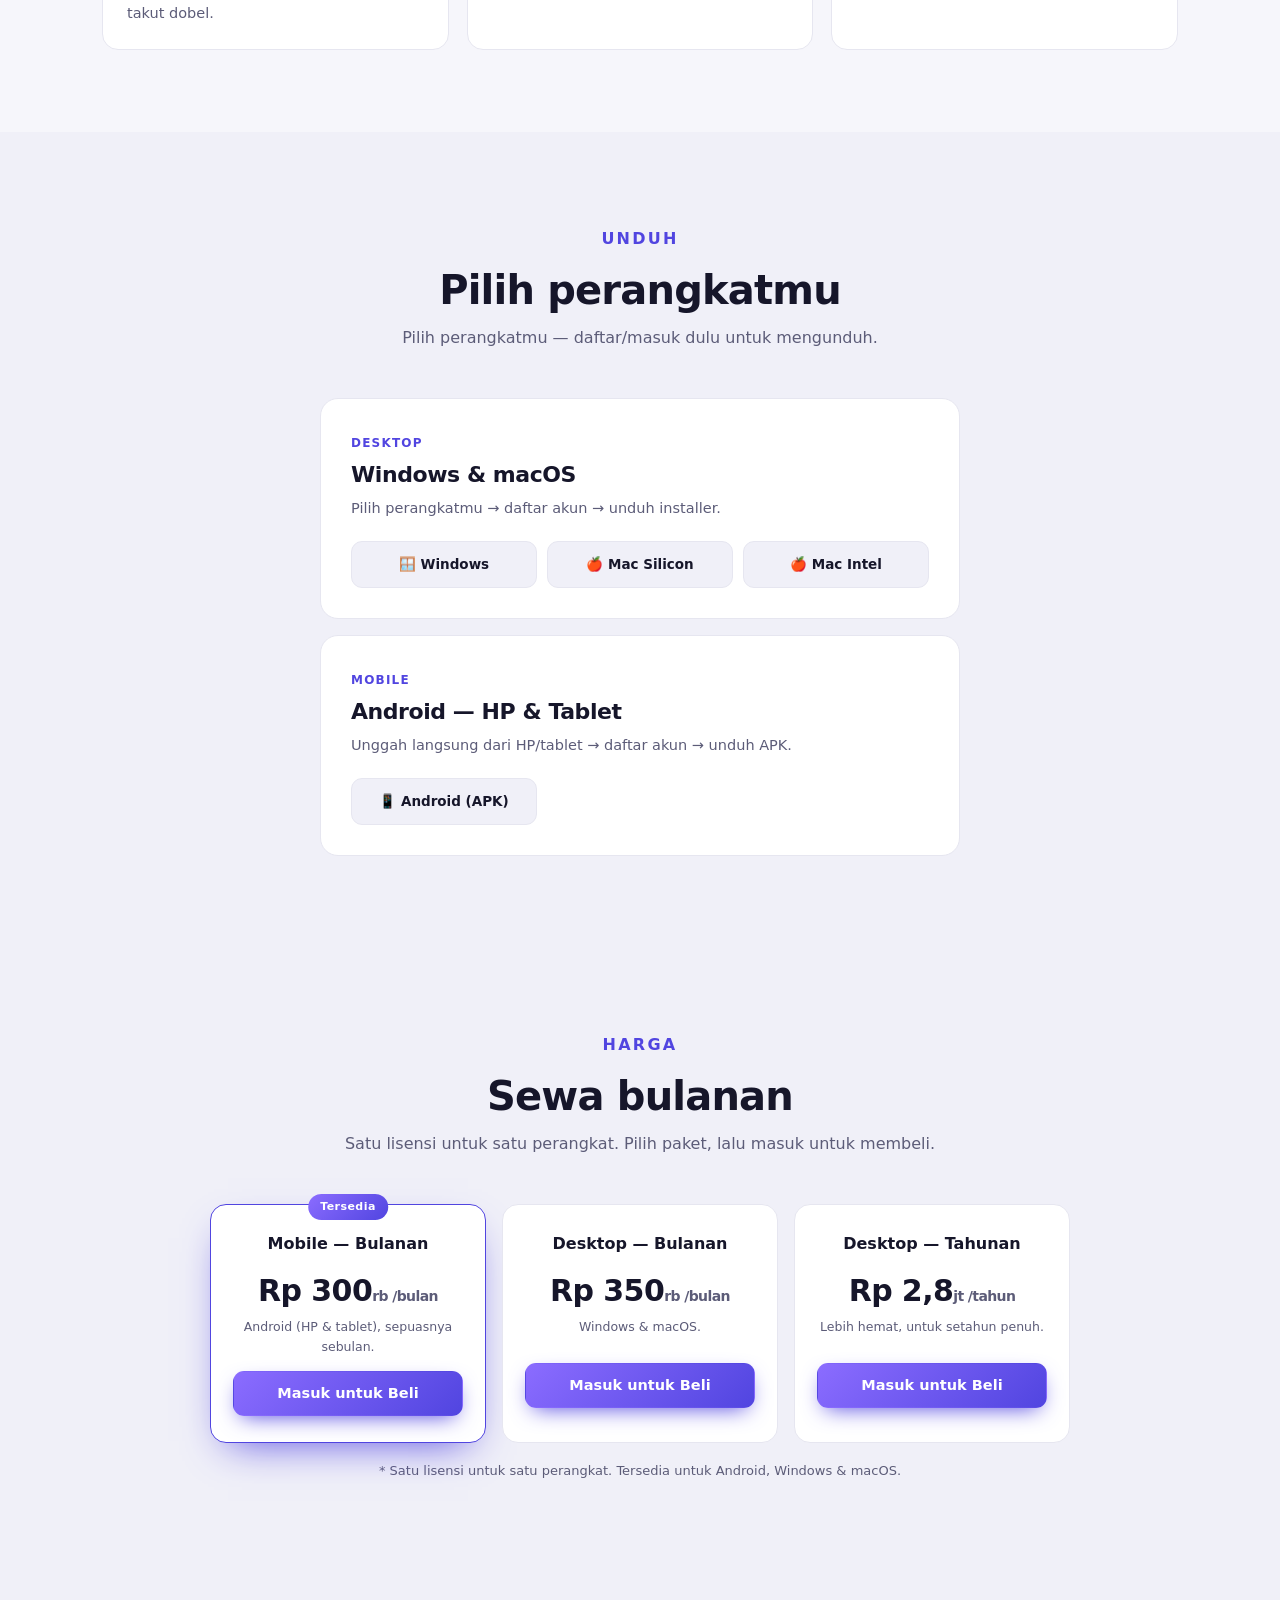
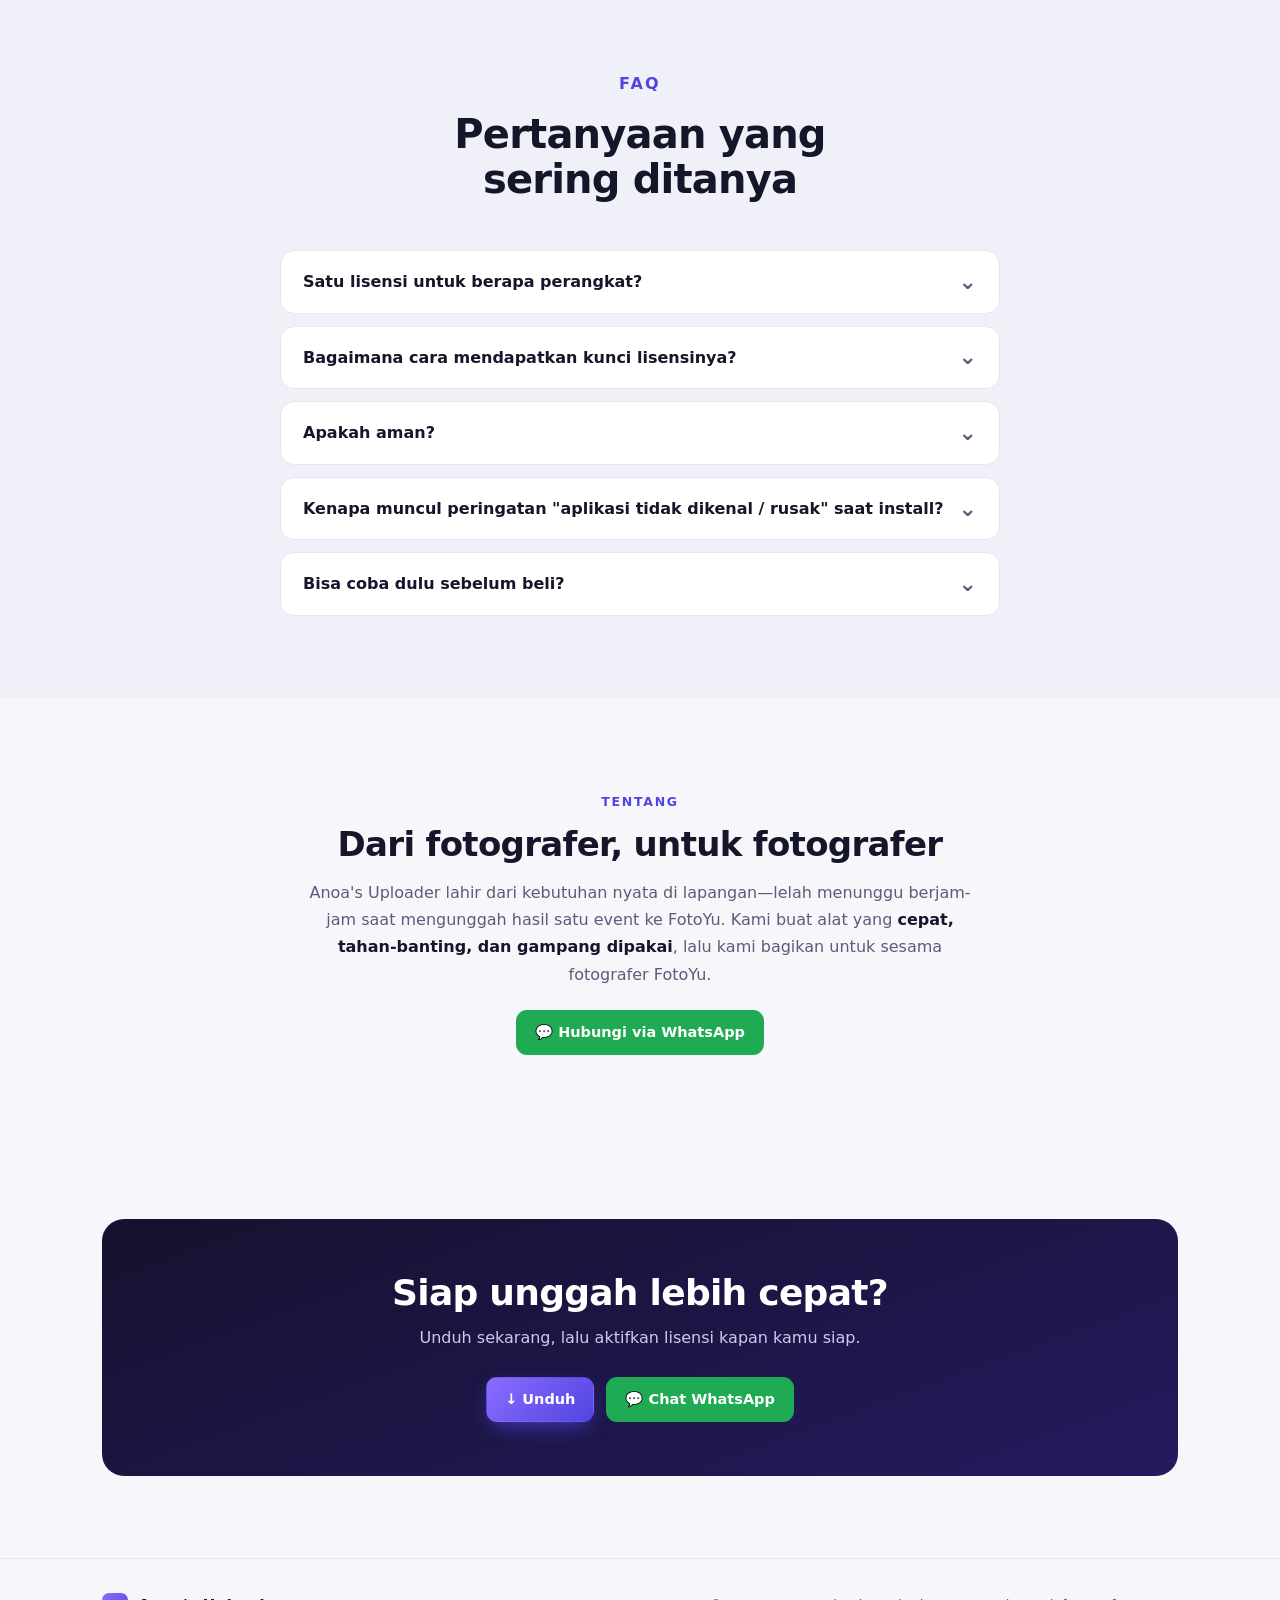
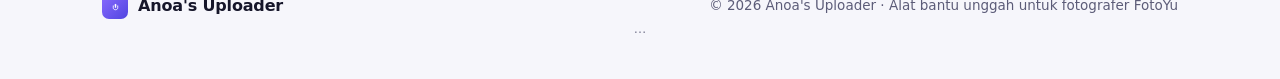
==== commit 9643d78b: "Hero + meta: tambah '& video' → 'Unggah ribuan foto & video ke FotoYu'" ====
--- a/index.html
+++ b/index.html
@@ -4,13 +4,13 @@
 <meta name="viewport" content="width=device-width, initial-scale=1">
 <link rel="icon" type="image/svg+xml" href="favicon.svg">
 <meta property="og:type" content="website">
-<meta property="og:title" content="Anoa's Uploader — Unggah ribuan foto ke FotoYu, secepat kilat">
+<meta property="og:title" content="Anoa's Uploader — Unggah ribuan foto & video ke FotoYu">
 <meta property="og:description" content="Aplikasi unggah massal FotoYu untuk Windows & macOS. Kompres otomatis, tag FotoTree, anti-dobel.">
 <meta property="og:url" content="https://anoasportograph-ui.github.io/">
 <meta property="og:image" content="https://anoasportograph-ui.github.io/og-image.png">
 <meta name="twitter:card" content="summary_large_image">
-<title>Anoa's Uploader — Unggah ribuan foto ke FotoYu, secepat kilat</title>
-<meta name="description" content="Aplikasi unggah massal FotoYu untuk PC & HP. Kompres otomatis, tag FotoTree, anti-dobel. Jauh lebih cepat dari aplikasi bawaan." />
+<title>Anoa's Uploader — Unggah ribuan foto & video ke FotoYu</title>
+<meta name="description" content="Aplikasi unggah massal FotoYu untuk PC & HP. Kompres otomatis, tag FotoTree, anti-dobel." />
 <style>
   :root {
     --violet: #5145e0; --violet-2: #8b6cff; --violet-deep: #2a2380;
@@ -185,7 +185,7 @@
   <div class="flow" id="flow" aria-hidden="true"></div>
   <div class="wrap">
     <p class="eyebrow">Dari Fotografer untuk Fotografer</p>
-    <h1>Unggah ribuan foto ke <span class="grad">FotoYu</span>.</h1>
+    <h1>Unggah ribuan foto &amp; video ke <span class="grad">FotoYu</span>.</h1>
     <p class="sub">Aplikasi unggah massal untuk <b>Windows &amp; macOS</b>. Kompres otomatis, tag FotoTree &amp; lokasi, anti-dobel.</p>
     <div class="cta">
       <a class="btn btn-primary" href="daftar.html">↓ Daftar &amp; Unduh</a>
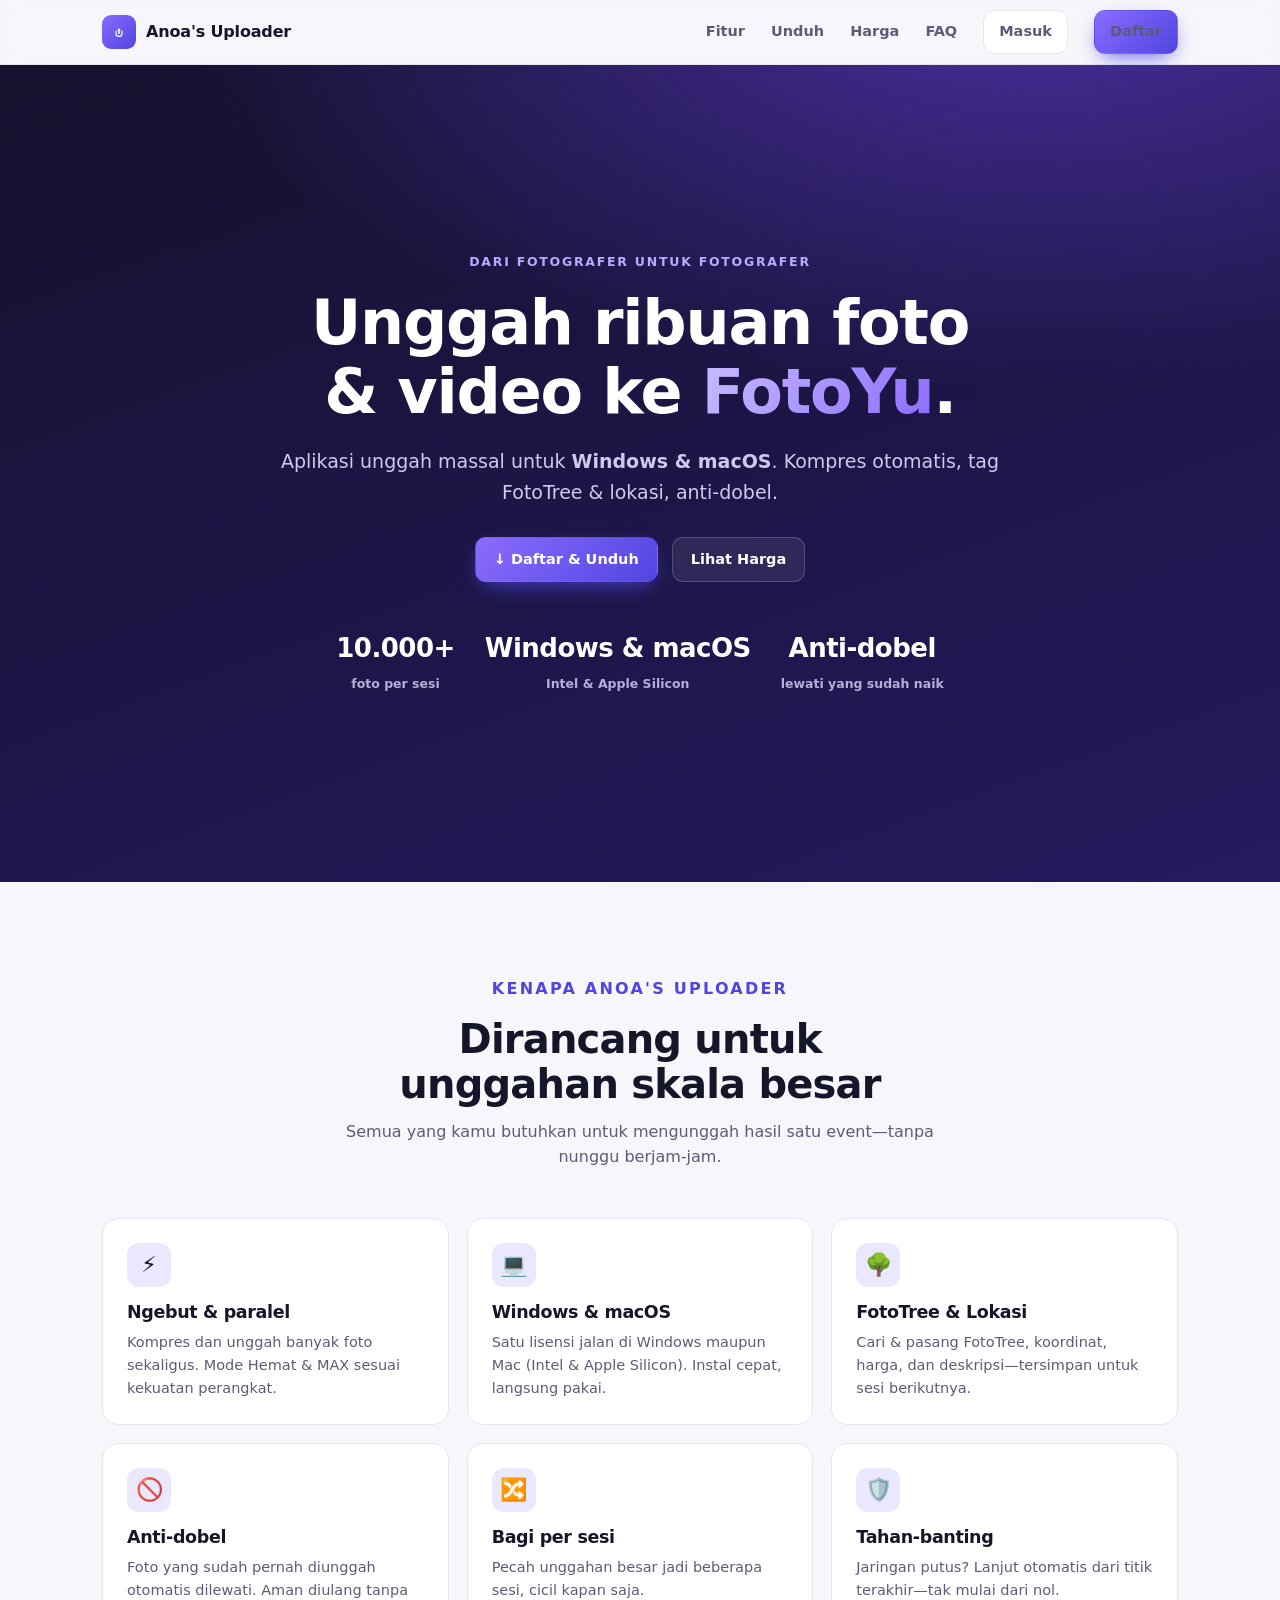
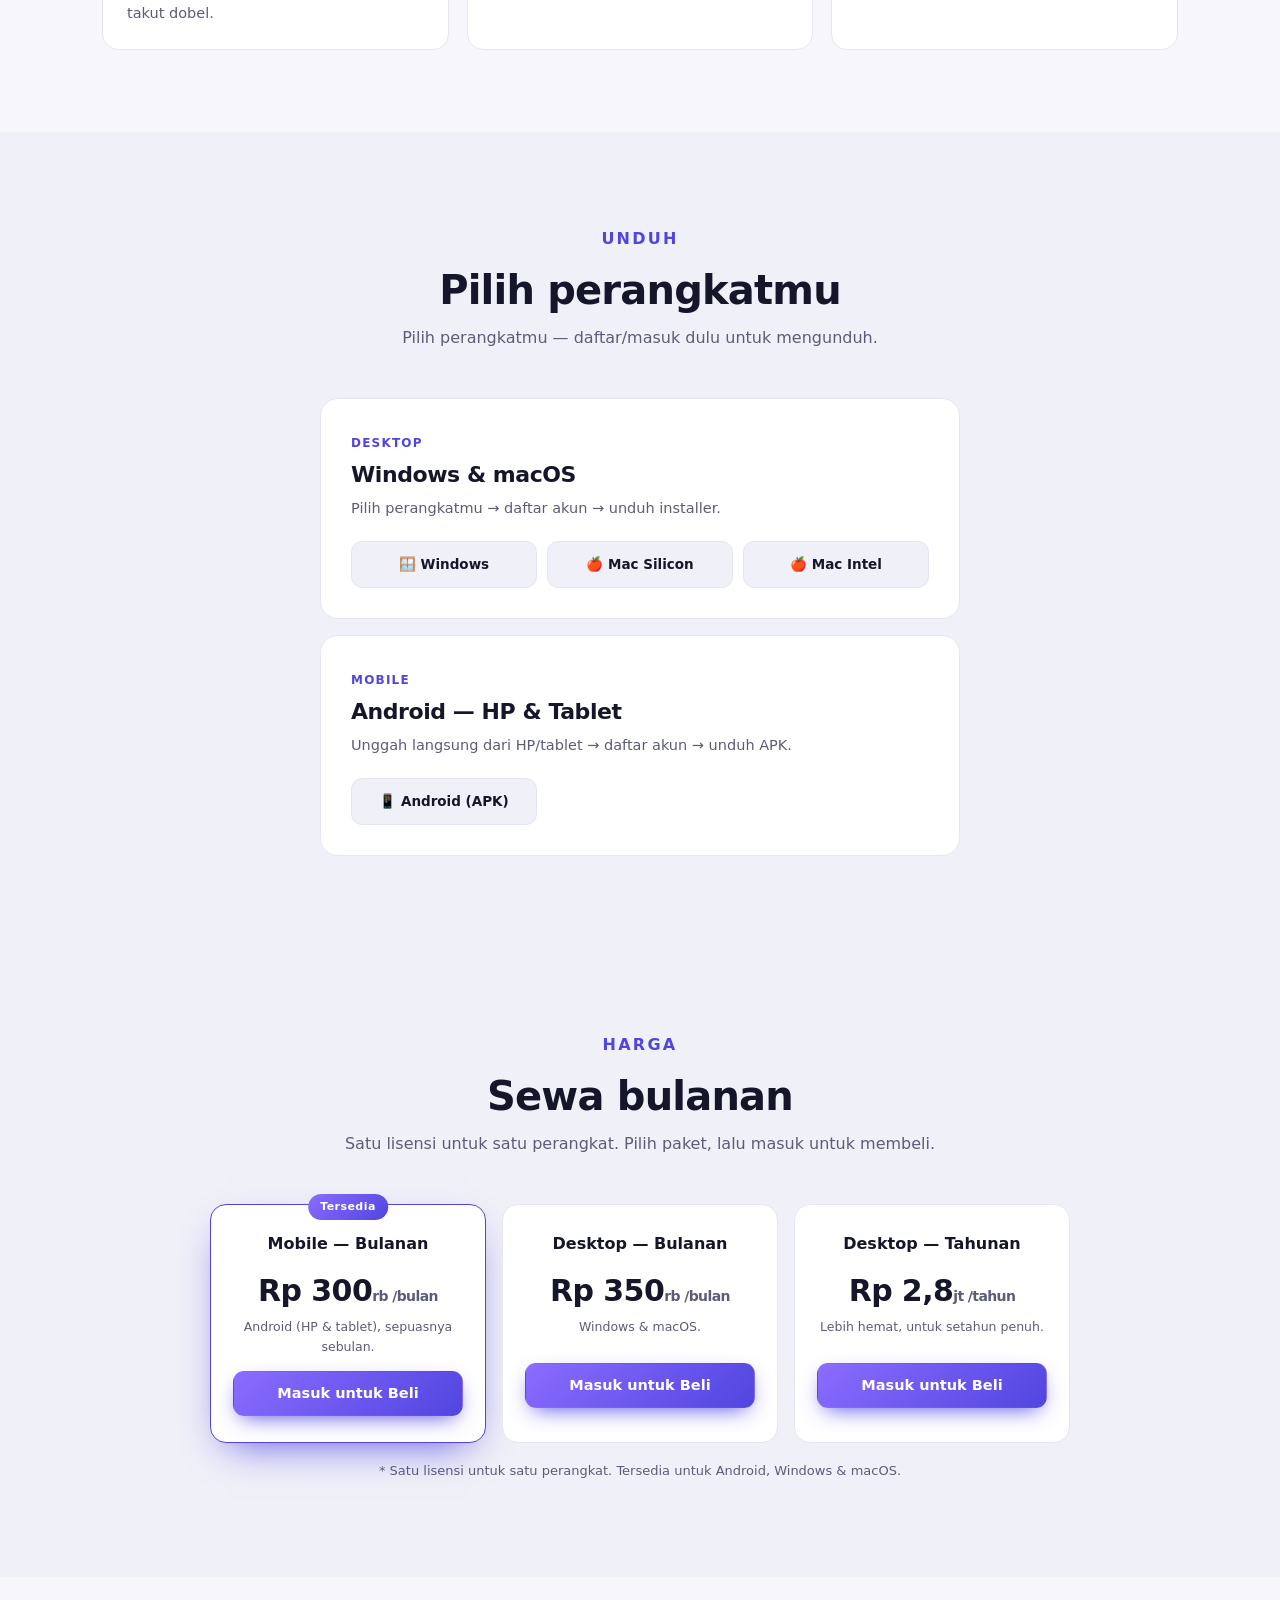
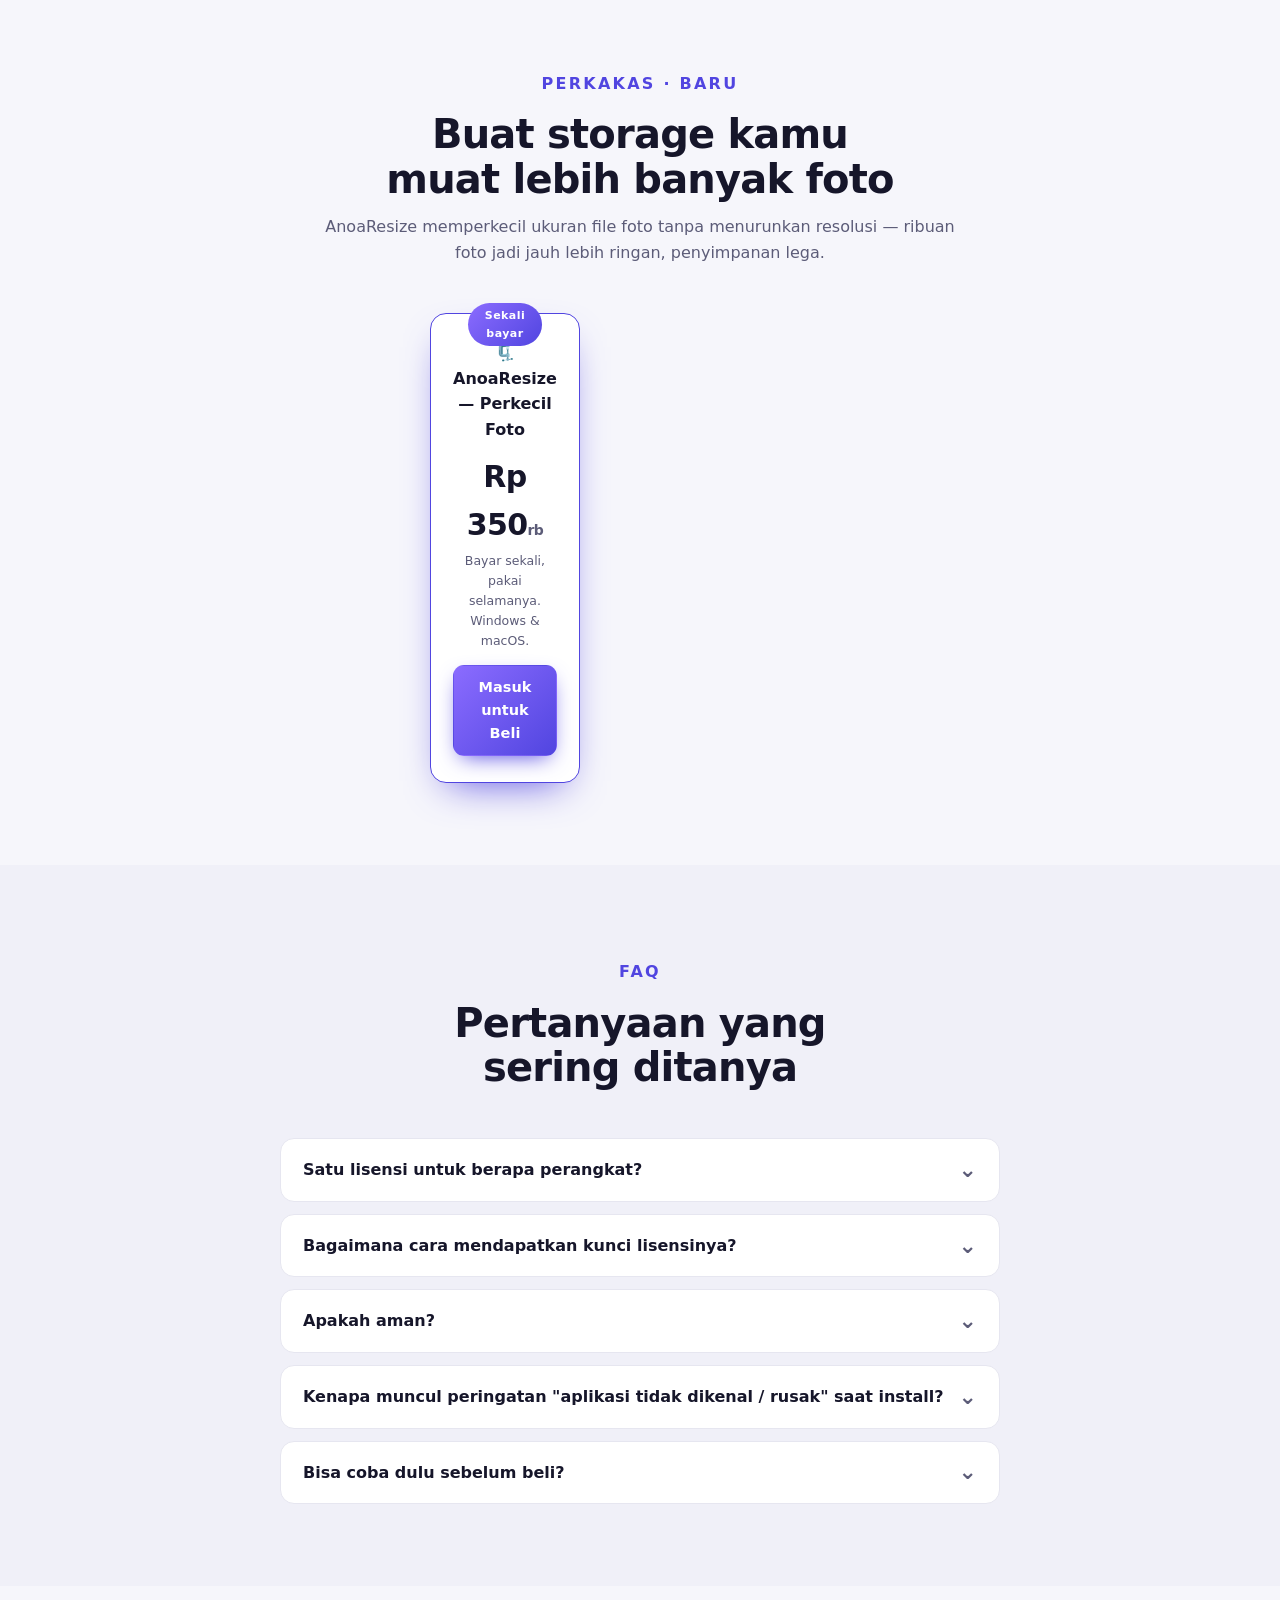
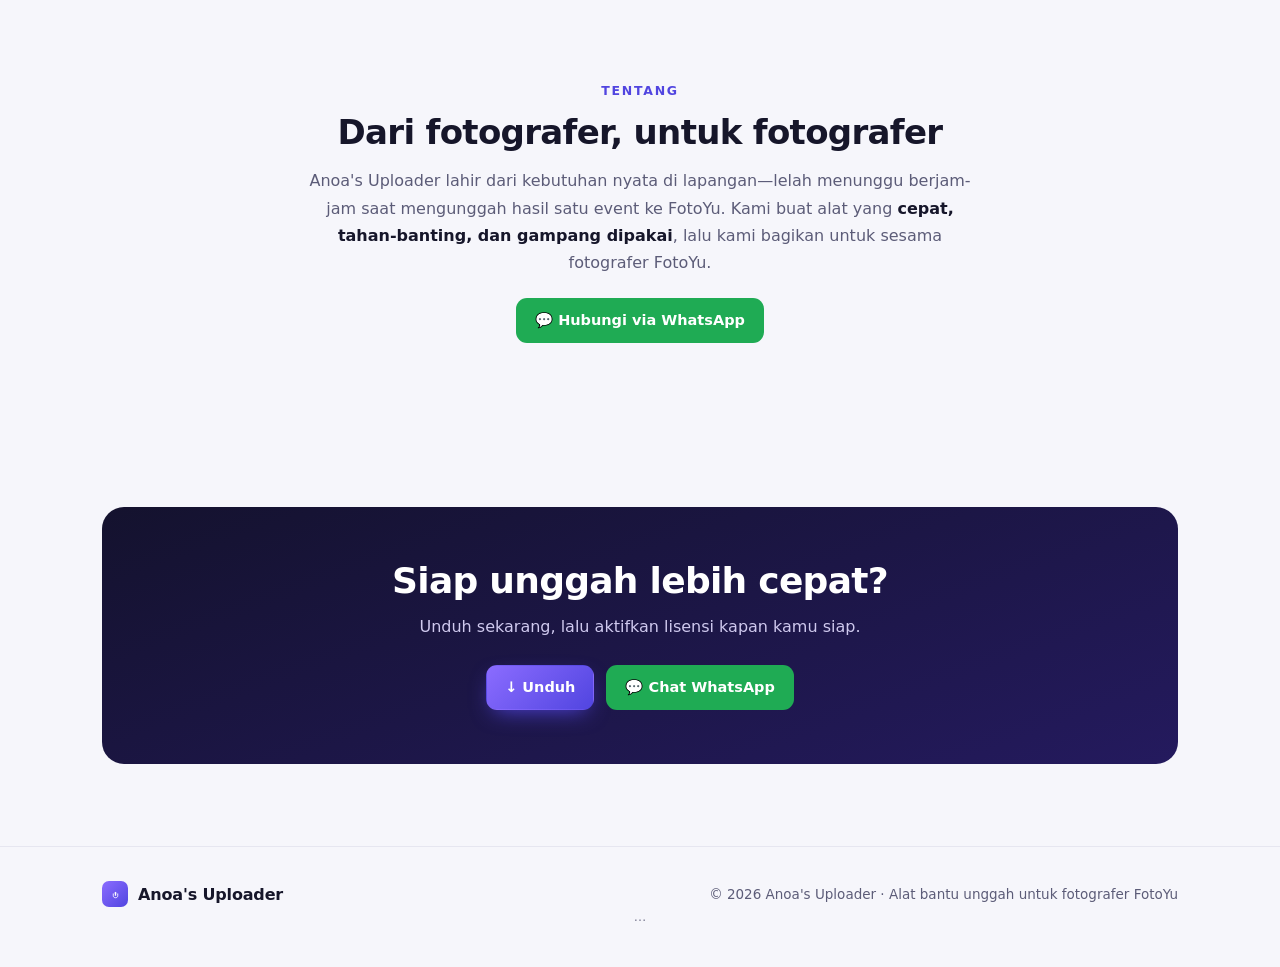
==== commit 24ba6d88: "Beranda: teaser AnoaResize 'Buat storage kamu muat lebih banyak foto' (Rp350rb sekali bayar)" ====
--- a/index.html
+++ b/index.html
@@ -7,7 +7,7 @@
 <meta property="og:title" content="Anoa's Uploader — Unggah ribuan foto & video ke FotoYu">
 <meta property="og:description" content="Aplikasi unggah massal FotoYu untuk Windows & macOS. Kompres otomatis, tag FotoTree, anti-dobel.">
 <meta property="og:url" content="https://anoasportograph-ui.github.io/">
-<meta property="og:image" content="https://anoasportograph-ui.github.io/og-image.png">
+<meta property="og:image" content="https://anoasportograph-ui.github.io/og-image.png?v=2">
 <meta name="twitter:card" content="summary_large_image">
 <title>Anoa's Uploader — Unggah ribuan foto & video ke FotoYu</title>
 <meta name="description" content="Aplikasi unggah massal FotoYu untuk PC & HP. Kompres otomatis, tag FotoTree, anti-dobel." />
@@ -283,6 +283,26 @@
   </div>
 </section>
 
+<!-- AnoaResize -->
+<section id="anoaresize">
+  <div class="wrap">
+    <div class="sec-head">
+      <p class="eyebrow">Perkakas · Baru</p>
+      <h2>Buat storage kamu muat lebih banyak foto</h2>
+      <p>AnoaResize memperkecil ukuran file foto tanpa menurunkan resolusi — ribuan foto jadi jauh lebih ringan, penyimpanan lega.</p>
+    </div>
+    <div class="price-grid" style="max-width:420px; margin:0 auto;">
+      <div class="price pop">
+        <div class="badge">Sekali bayar</div>
+        <div class="name">🗜️ AnoaResize — Perkecil Foto</div>
+        <div class="amt">Rp 350<small>rb</small></div>
+        <div class="note">Bayar sekali, pakai selamanya. Windows &amp; macOS.</div>
+        <a class="btn btn-primary" href="masuk.html">Masuk untuk Beli</a>
+      </div>
+    </div>
+  </div>
+</section>
+
 <!-- FAQ -->
 <section id="faq" style="background:var(--surface-2)">
   <div class="wrap">
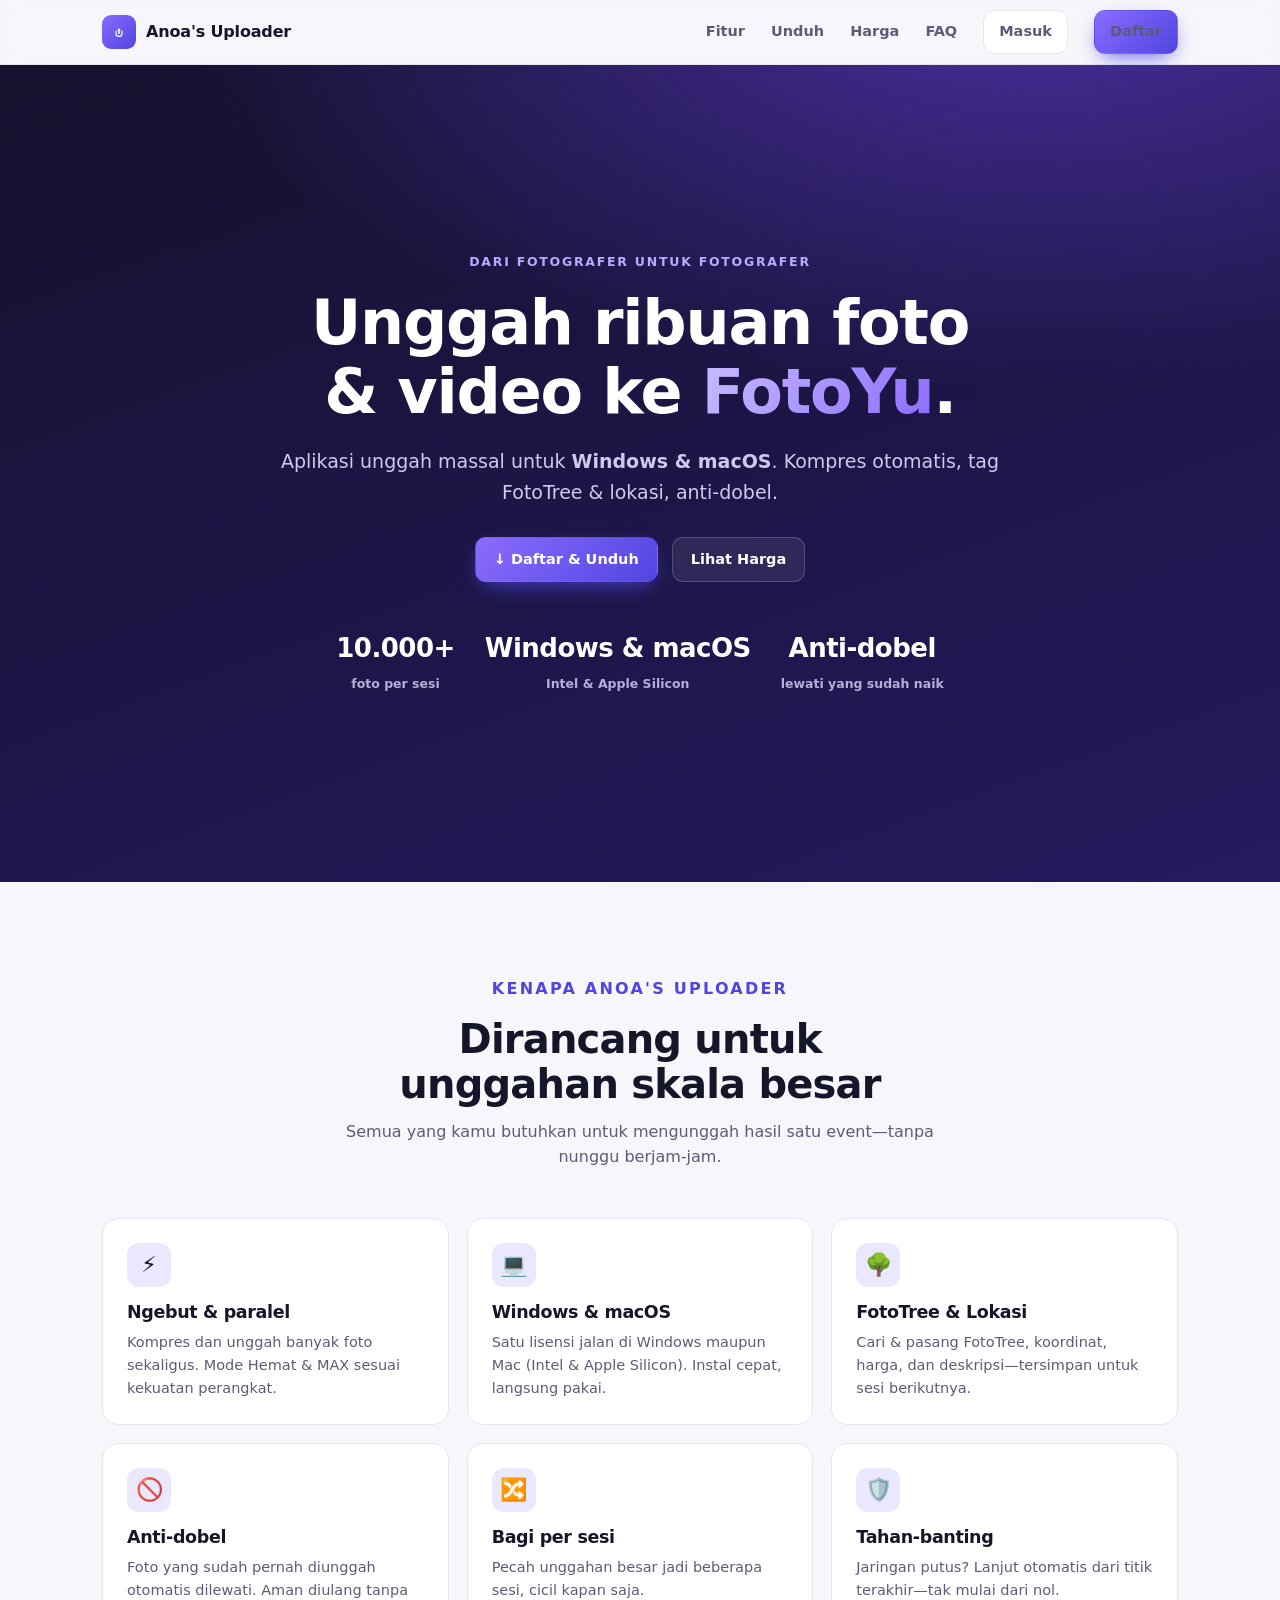
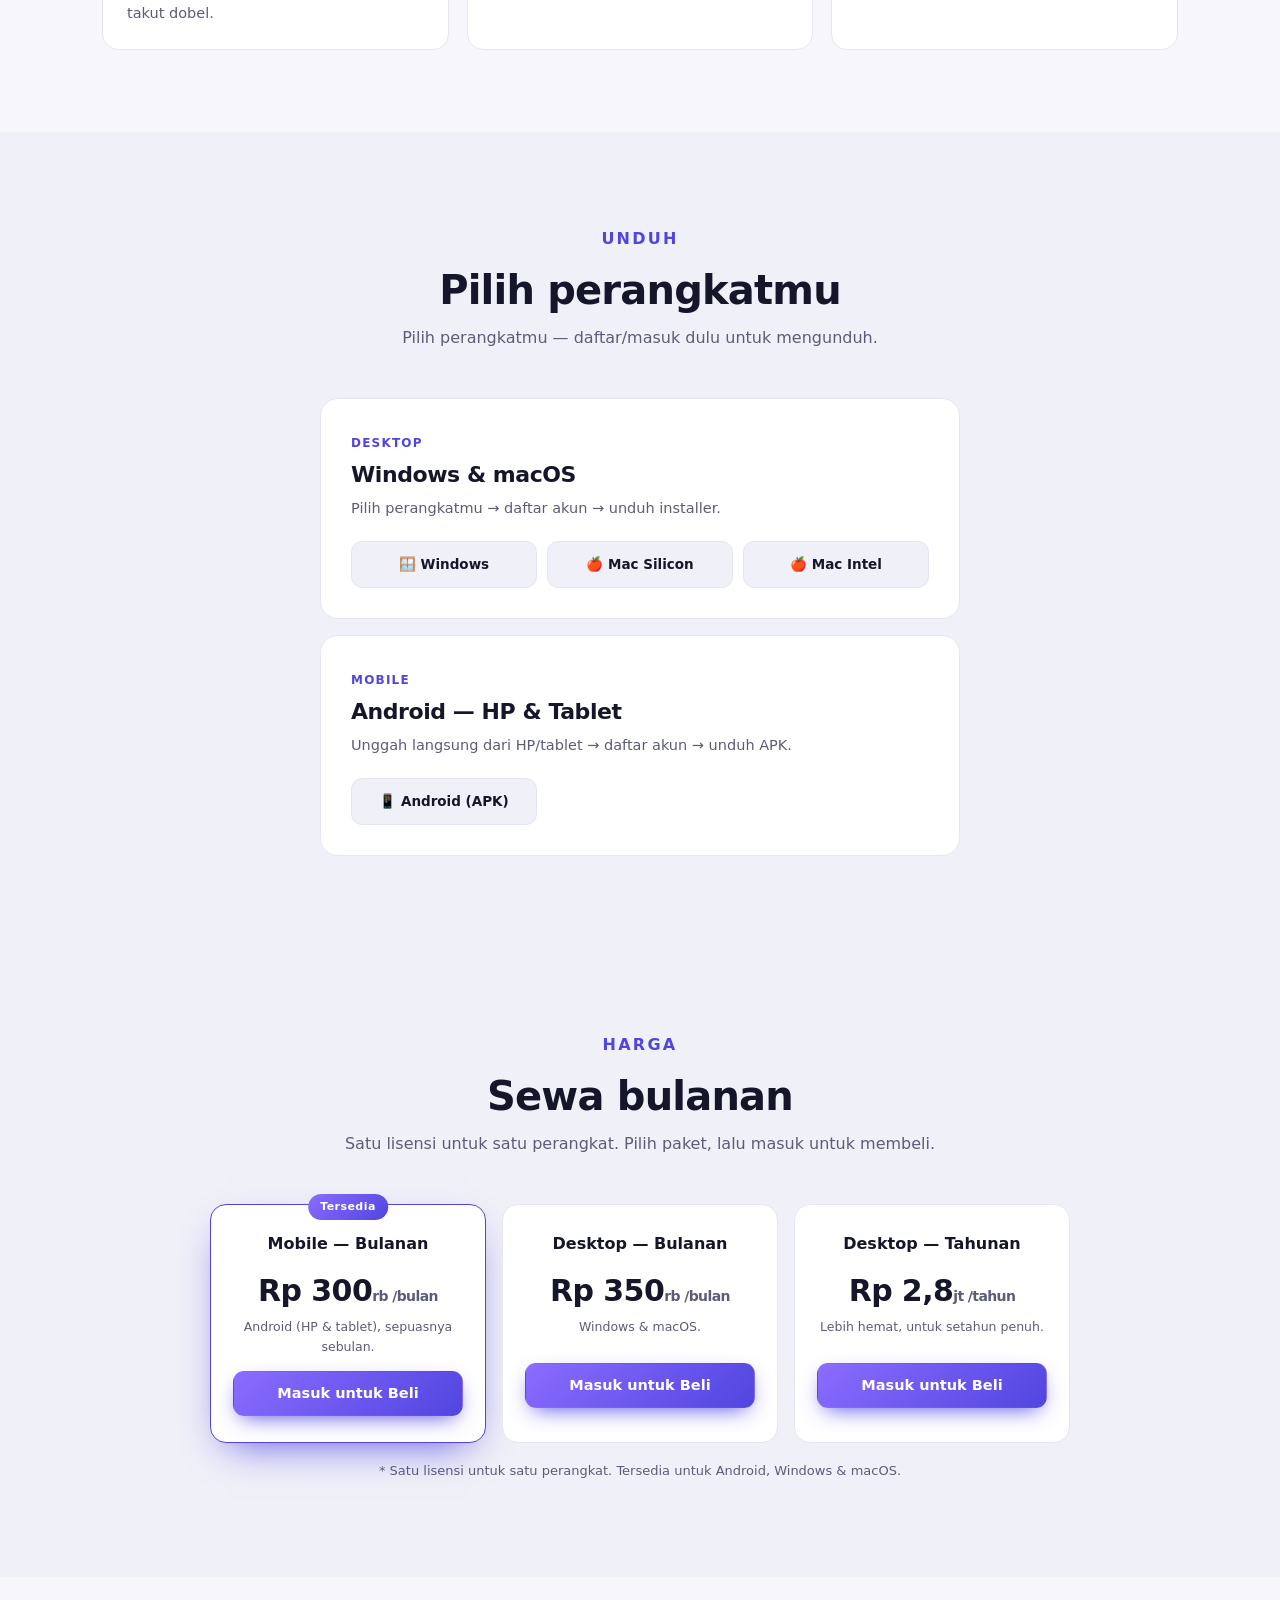
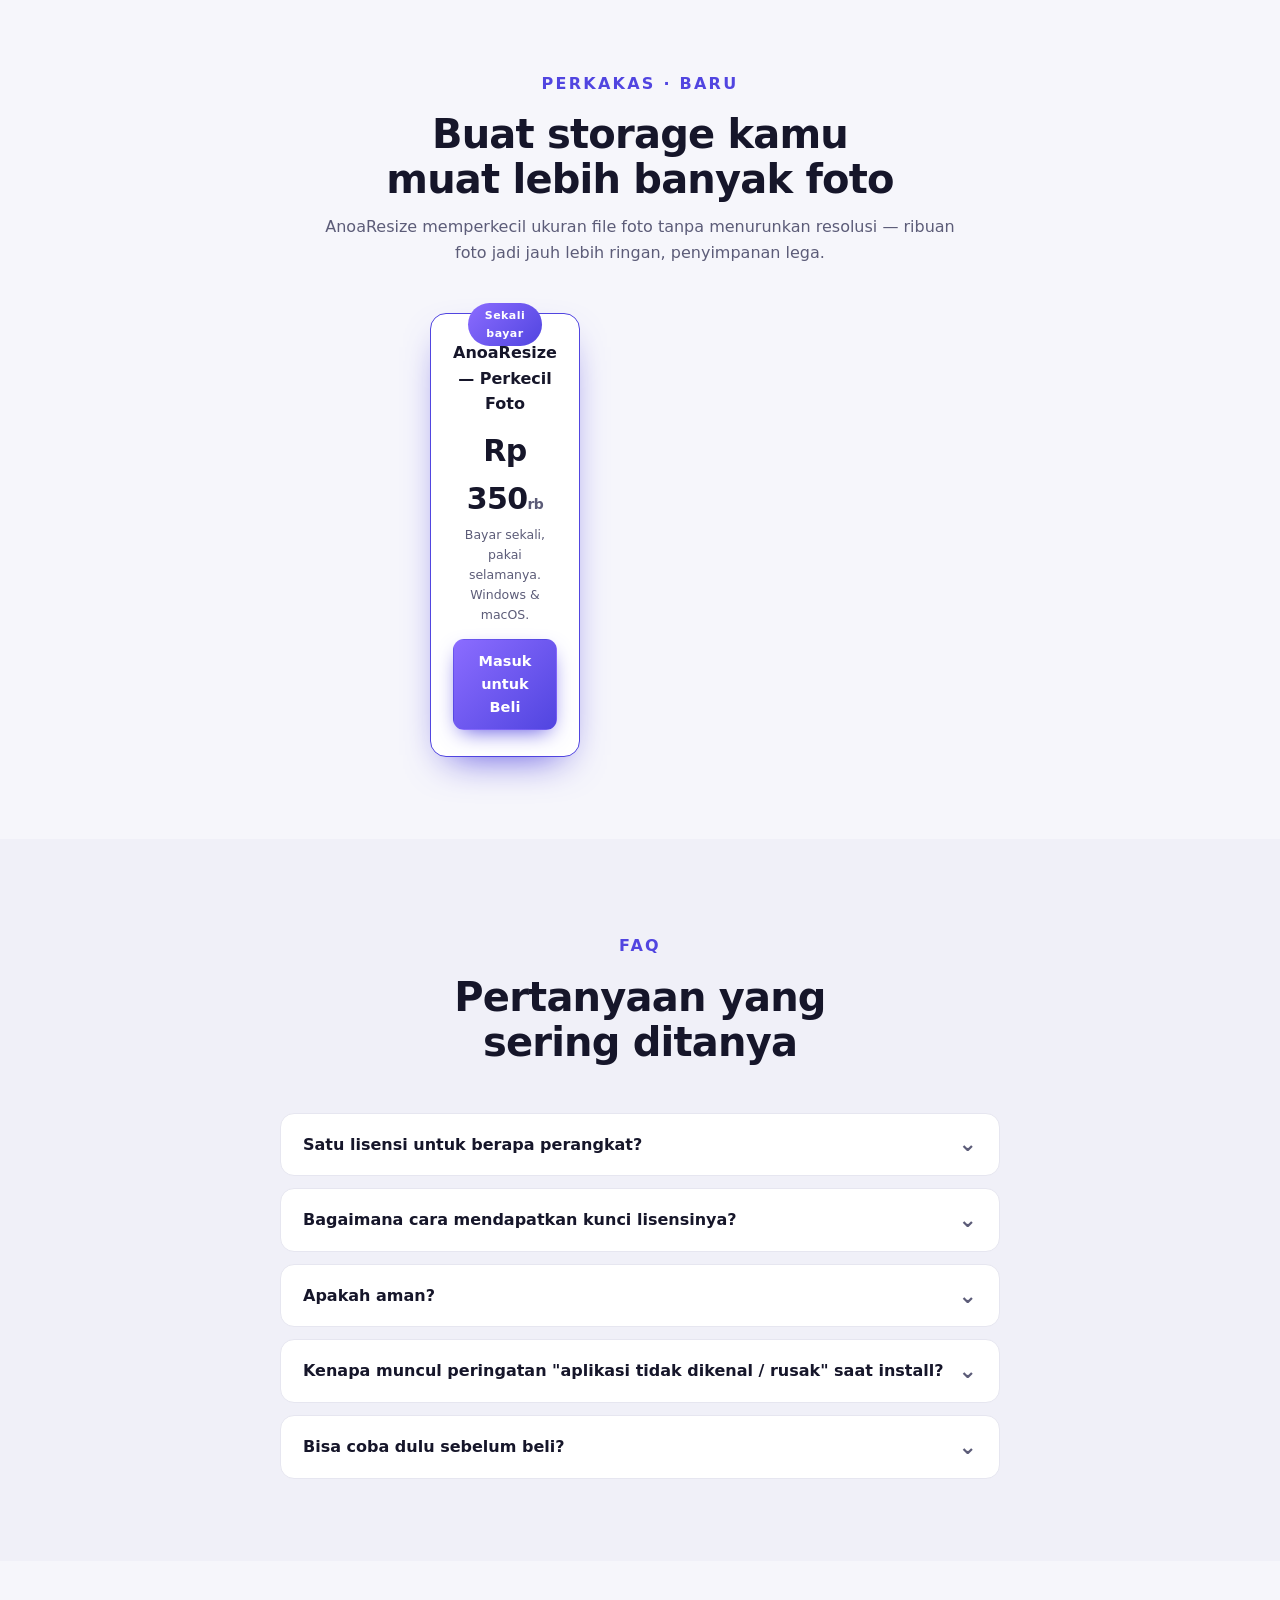
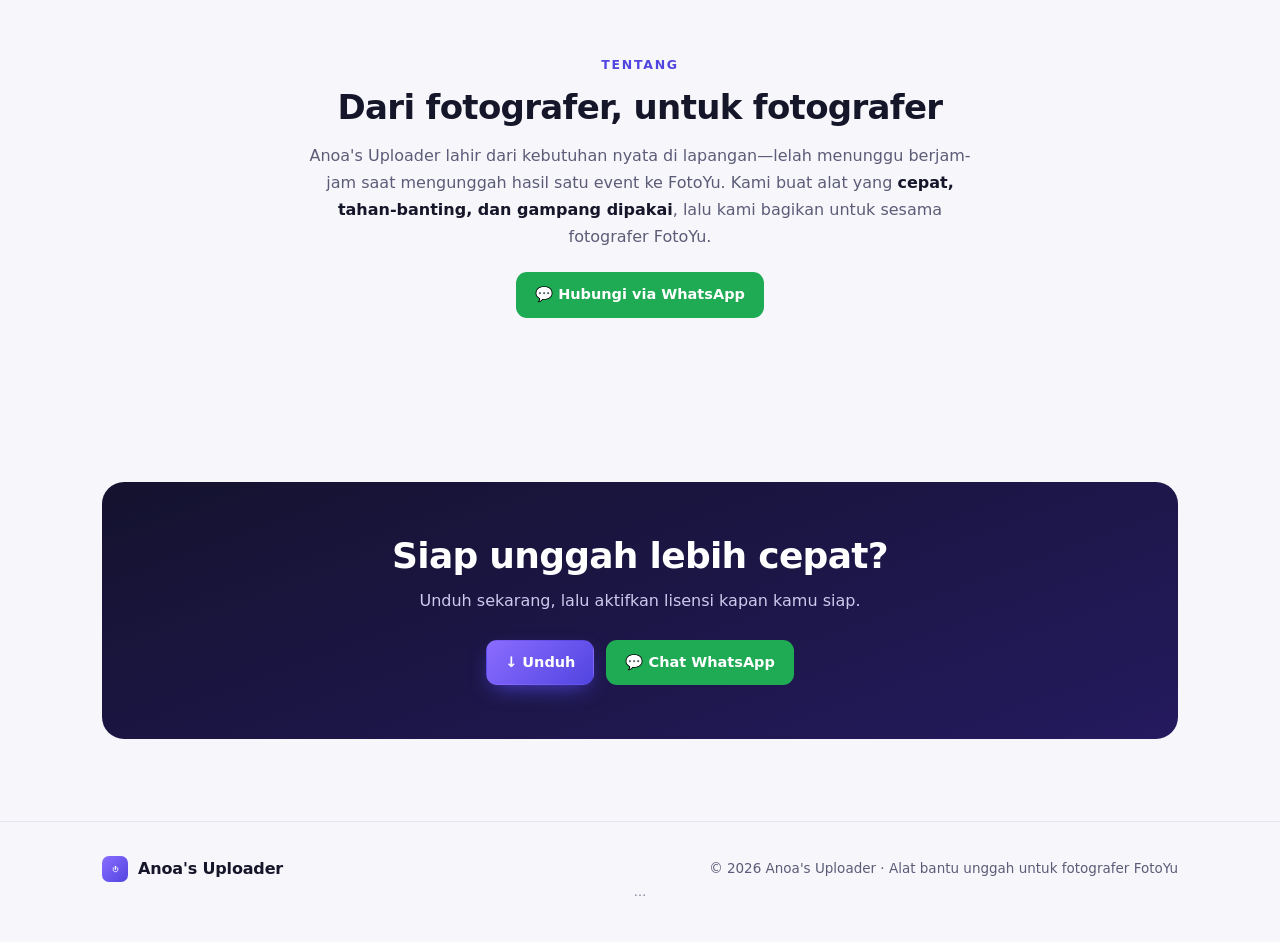
==== commit ff00c428: "AnoaResize: hilangkan ikon 🗜️ di beranda & area anggota" ====
--- a/index.html
+++ b/index.html
@@ -294,7 +294,7 @@
     <div class="price-grid" style="max-width:420px; margin:0 auto;">
       <div class="price pop">
         <div class="badge">Sekali bayar</div>
-        <div class="name">🗜️ AnoaResize — Perkecil Foto</div>
+        <div class="name">AnoaResize — Perkecil Foto</div>
         <div class="amt">Rp 350<small>rb</small></div>
         <div class="note">Bayar sekali, pakai selamanya. Windows &amp; macOS.</div>
         <a class="btn btn-primary" href="masuk.html">Masuk untuk Beli</a>
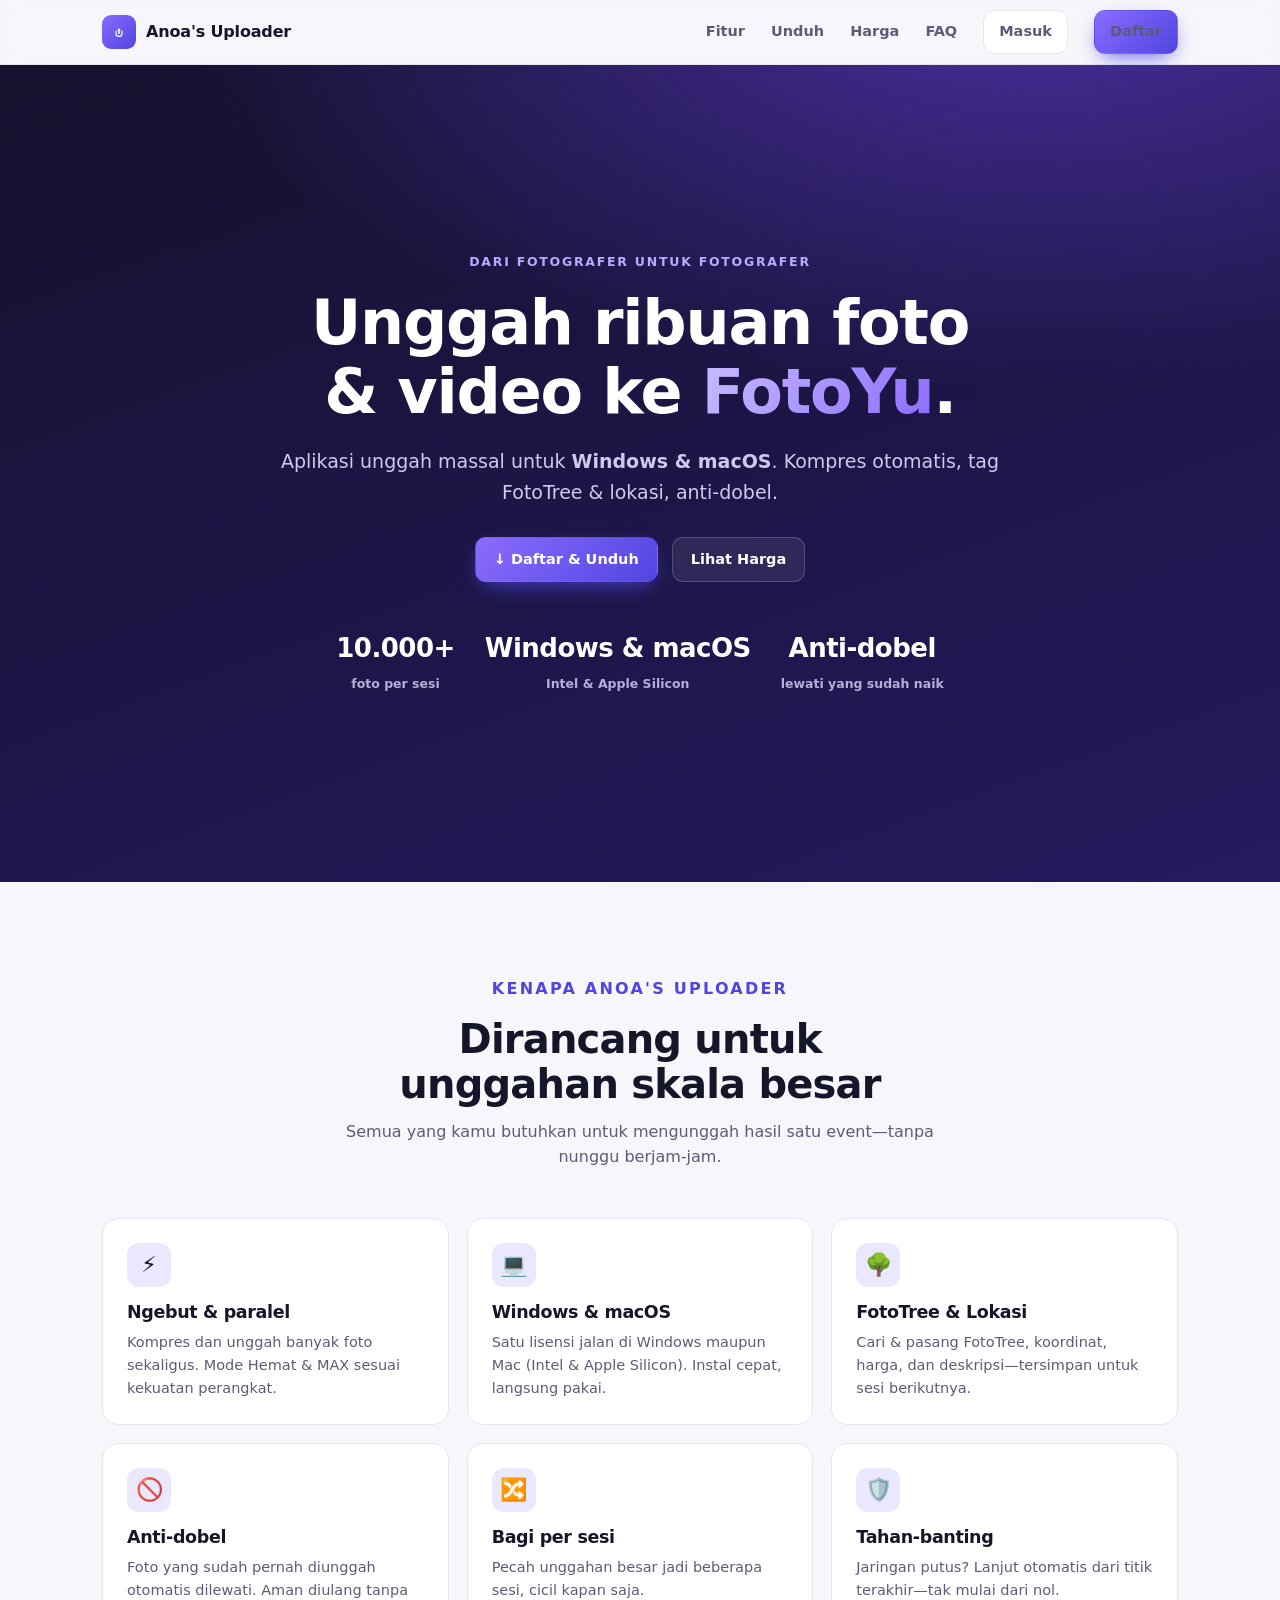
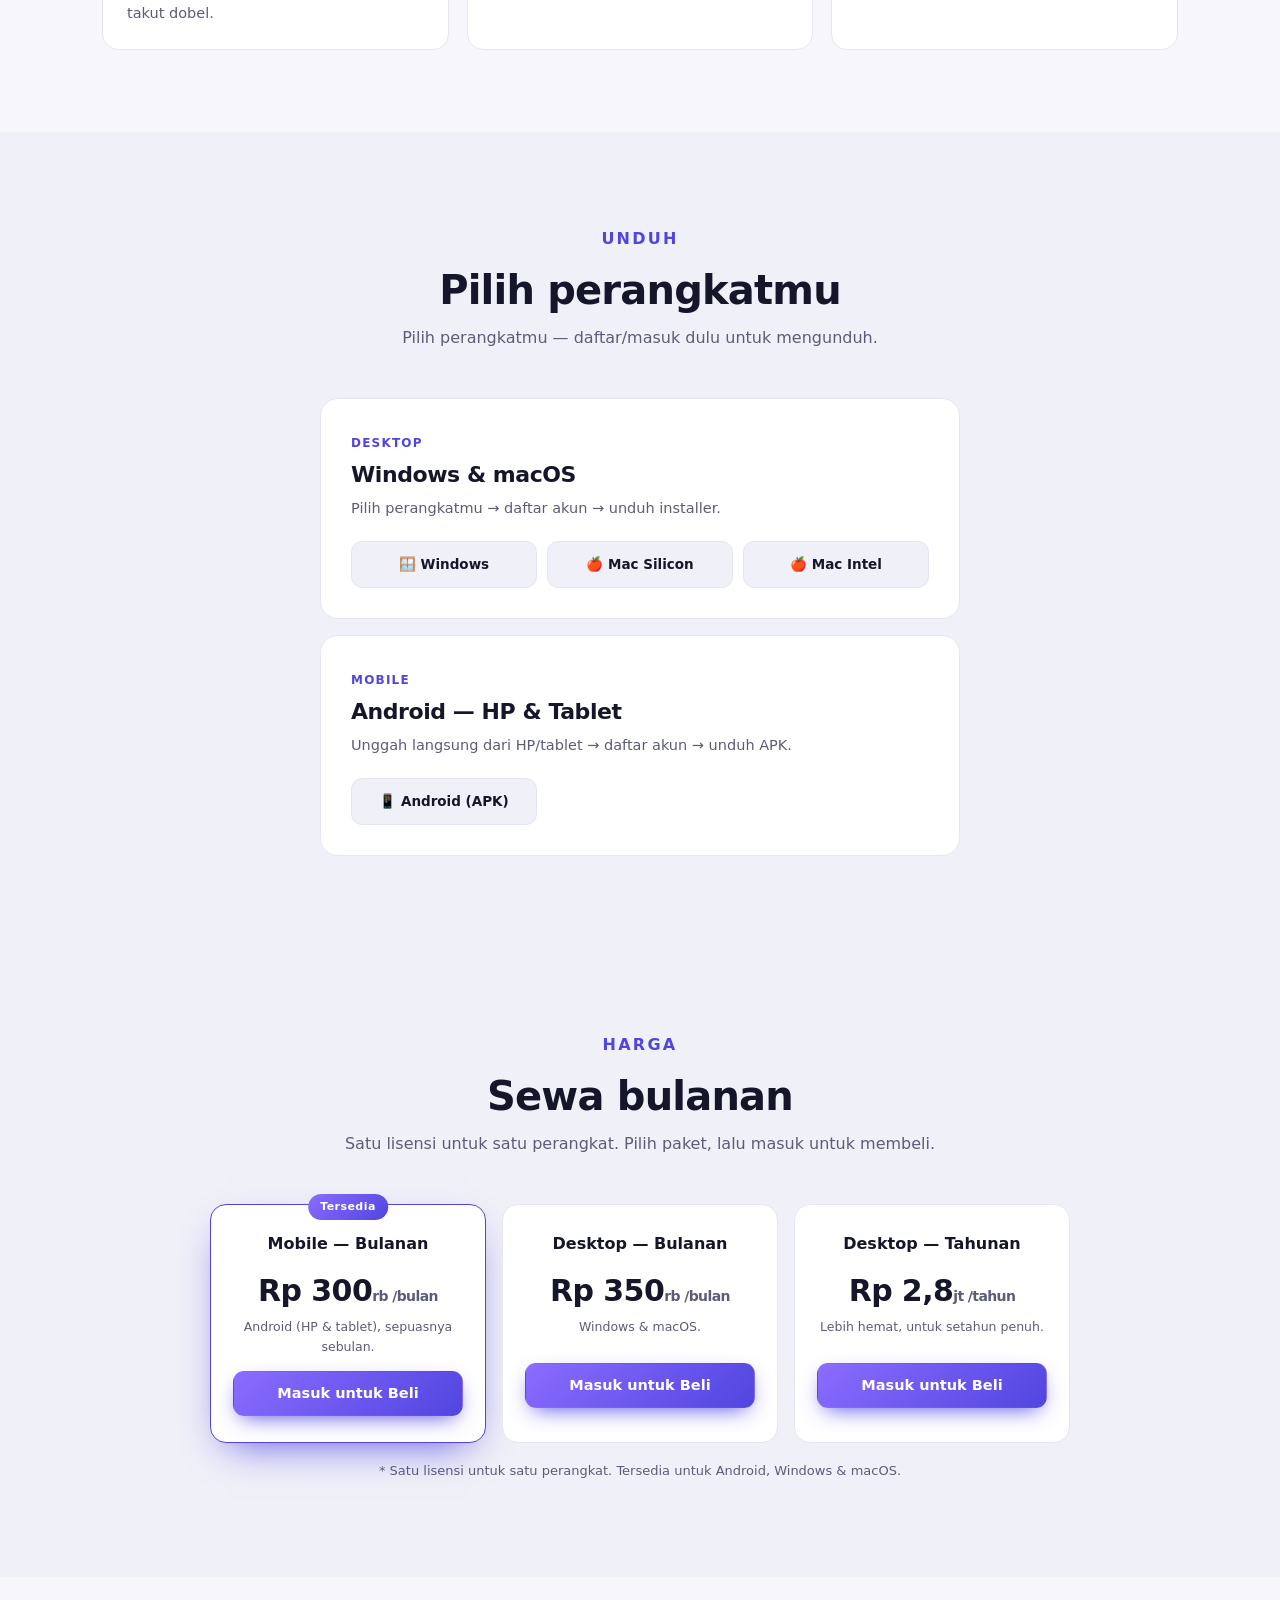
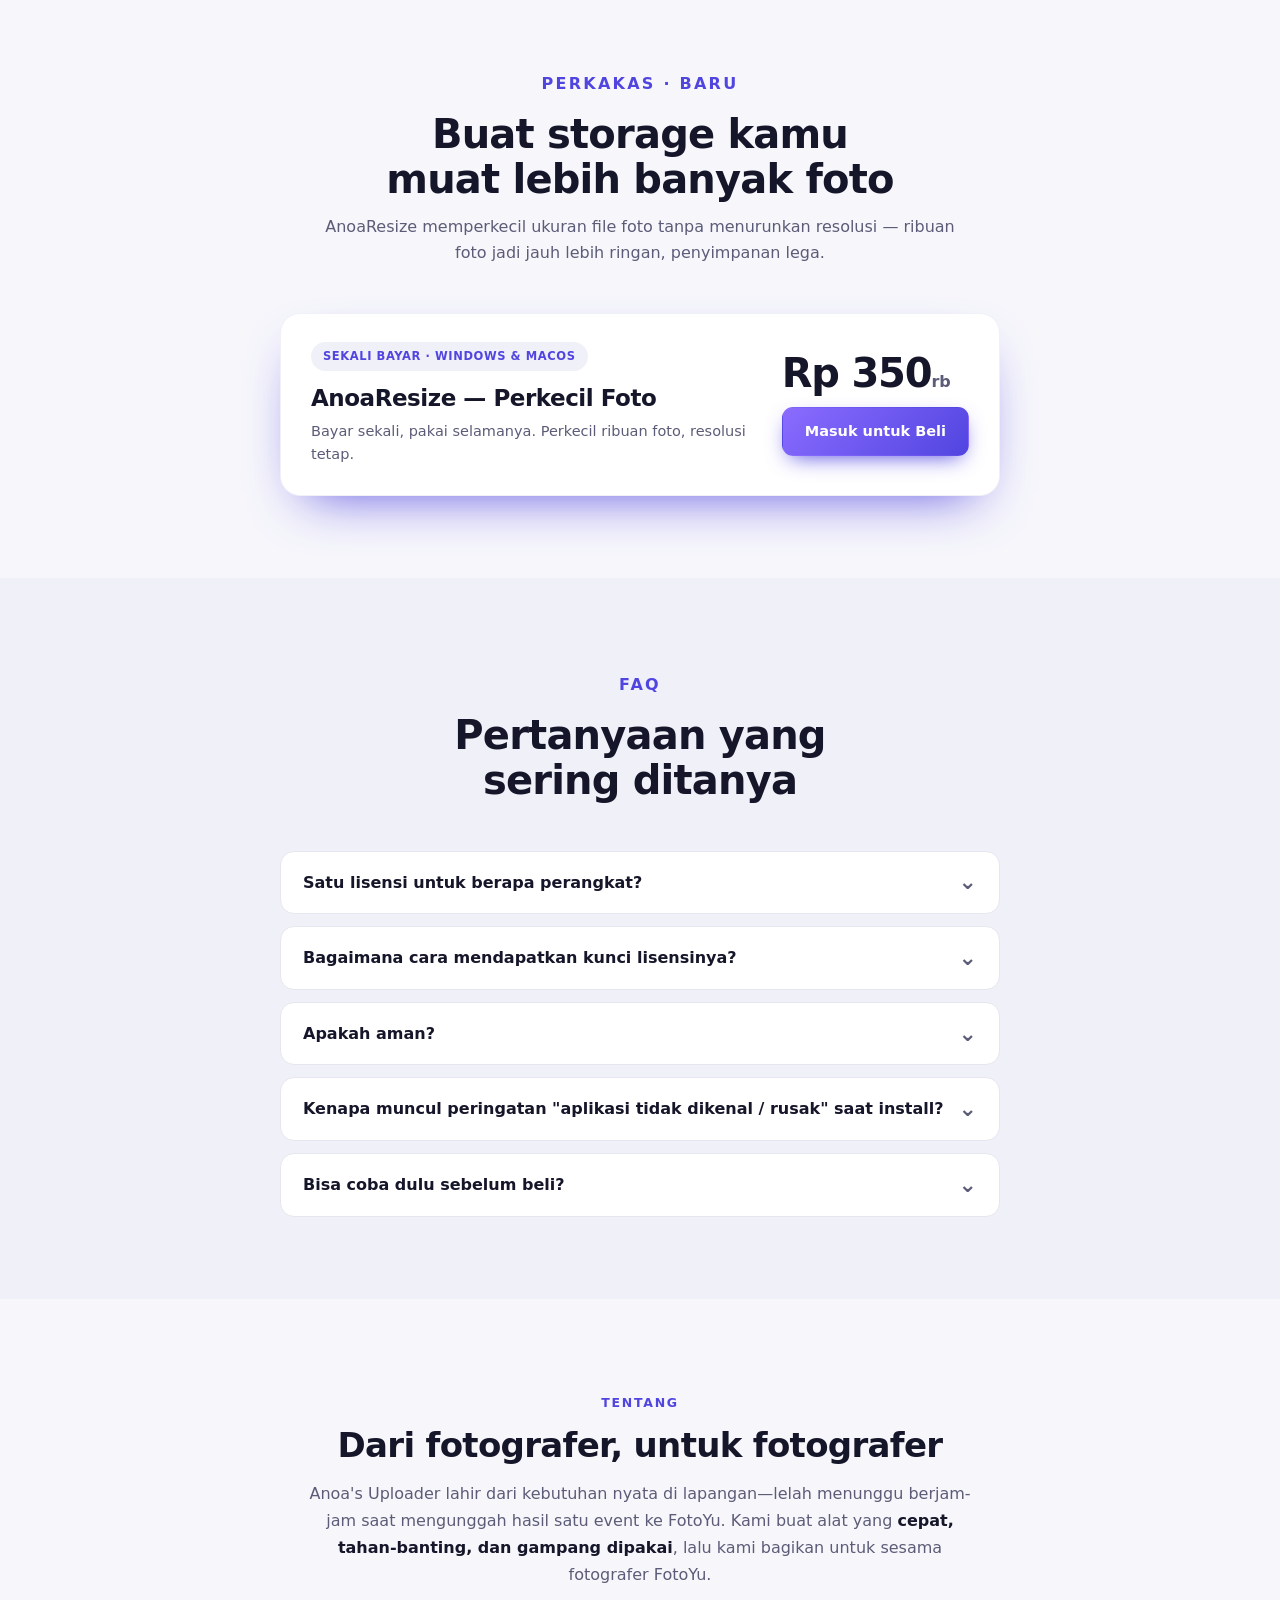
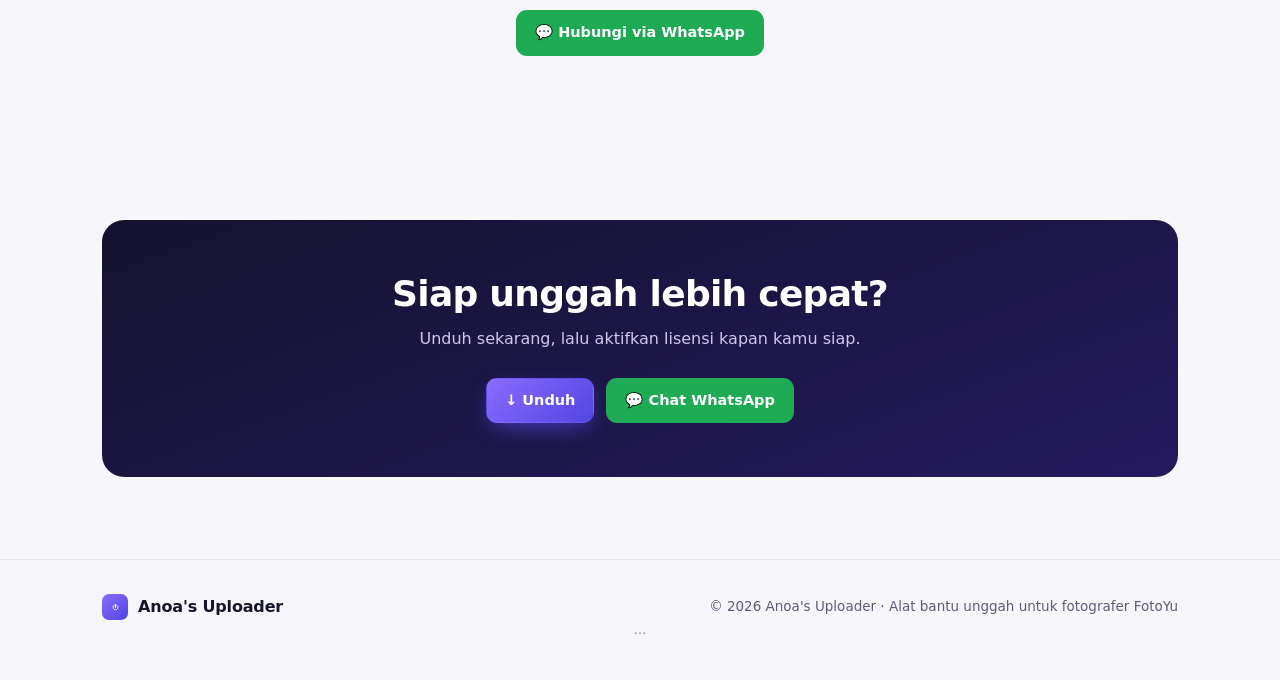
==== commit 4070d22e: "Beranda AnoaResize: kartu horizontal lapang & proporsional (ganti kartu harga sempit)" ====
--- a/index.html
+++ b/index.html
@@ -291,13 +291,15 @@
       <h2>Buat storage kamu muat lebih banyak foto</h2>
       <p>AnoaResize memperkecil ukuran file foto tanpa menurunkan resolusi — ribuan foto jadi jauh lebih ringan, penyimpanan lega.</p>
     </div>
-    <div class="price-grid" style="max-width:420px; margin:0 auto;">
-      <div class="price pop">
-        <div class="badge">Sekali bayar</div>
-        <div class="name">AnoaResize — Perkecil Foto</div>
-        <div class="amt">Rp 350<small>rb</small></div>
-        <div class="note">Bayar sekali, pakai selamanya. Windows &amp; macOS.</div>
-        <a class="btn btn-primary" href="masuk.html">Masuk untuk Beli</a>
+    <div style="max-width:720px; margin:0 auto; background:var(--surface); border:1px solid var(--surface-2); border-radius:20px; padding:28px 30px; box-shadow:0 22px 54px -26px var(--violet); display:flex; align-items:center; justify-content:space-between; gap:30px; flex-wrap:wrap;">
+      <div style="flex:1 1 300px; min-width:260px;">
+        <span style="display:inline-block; font-size:11.5px; font-weight:800; letter-spacing:.05em; text-transform:uppercase; color:var(--violet); background:var(--surface-2); padding:5px 12px; border-radius:999px; margin-bottom:14px;">Sekali bayar · Windows &amp; macOS</span>
+        <div style="font-size:23px; font-weight:820; color:var(--ink); letter-spacing:-.02em; line-height:1.2;">AnoaResize — Perkecil Foto</div>
+        <div style="color:var(--muted); font-size:14.5px; margin-top:8px; line-height:1.6;">Bayar sekali, pakai selamanya. Perkecil ribuan foto, resolusi tetap.</div>
+      </div>
+      <div style="display:flex; flex-direction:column; align-items:flex-start; gap:14px; flex:0 0 auto;">
+        <div style="font-size:40px; font-weight:850; color:var(--ink); letter-spacing:-.03em; line-height:1;">Rp 350<span style="font-size:16px; font-weight:700; color:var(--muted); letter-spacing:0;">rb</span></div>
+        <a class="btn btn-primary" href="masuk.html" style="white-space:nowrap; padding:12px 22px;">Masuk untuk Beli</a>
       </div>
     </div>
   </div>
